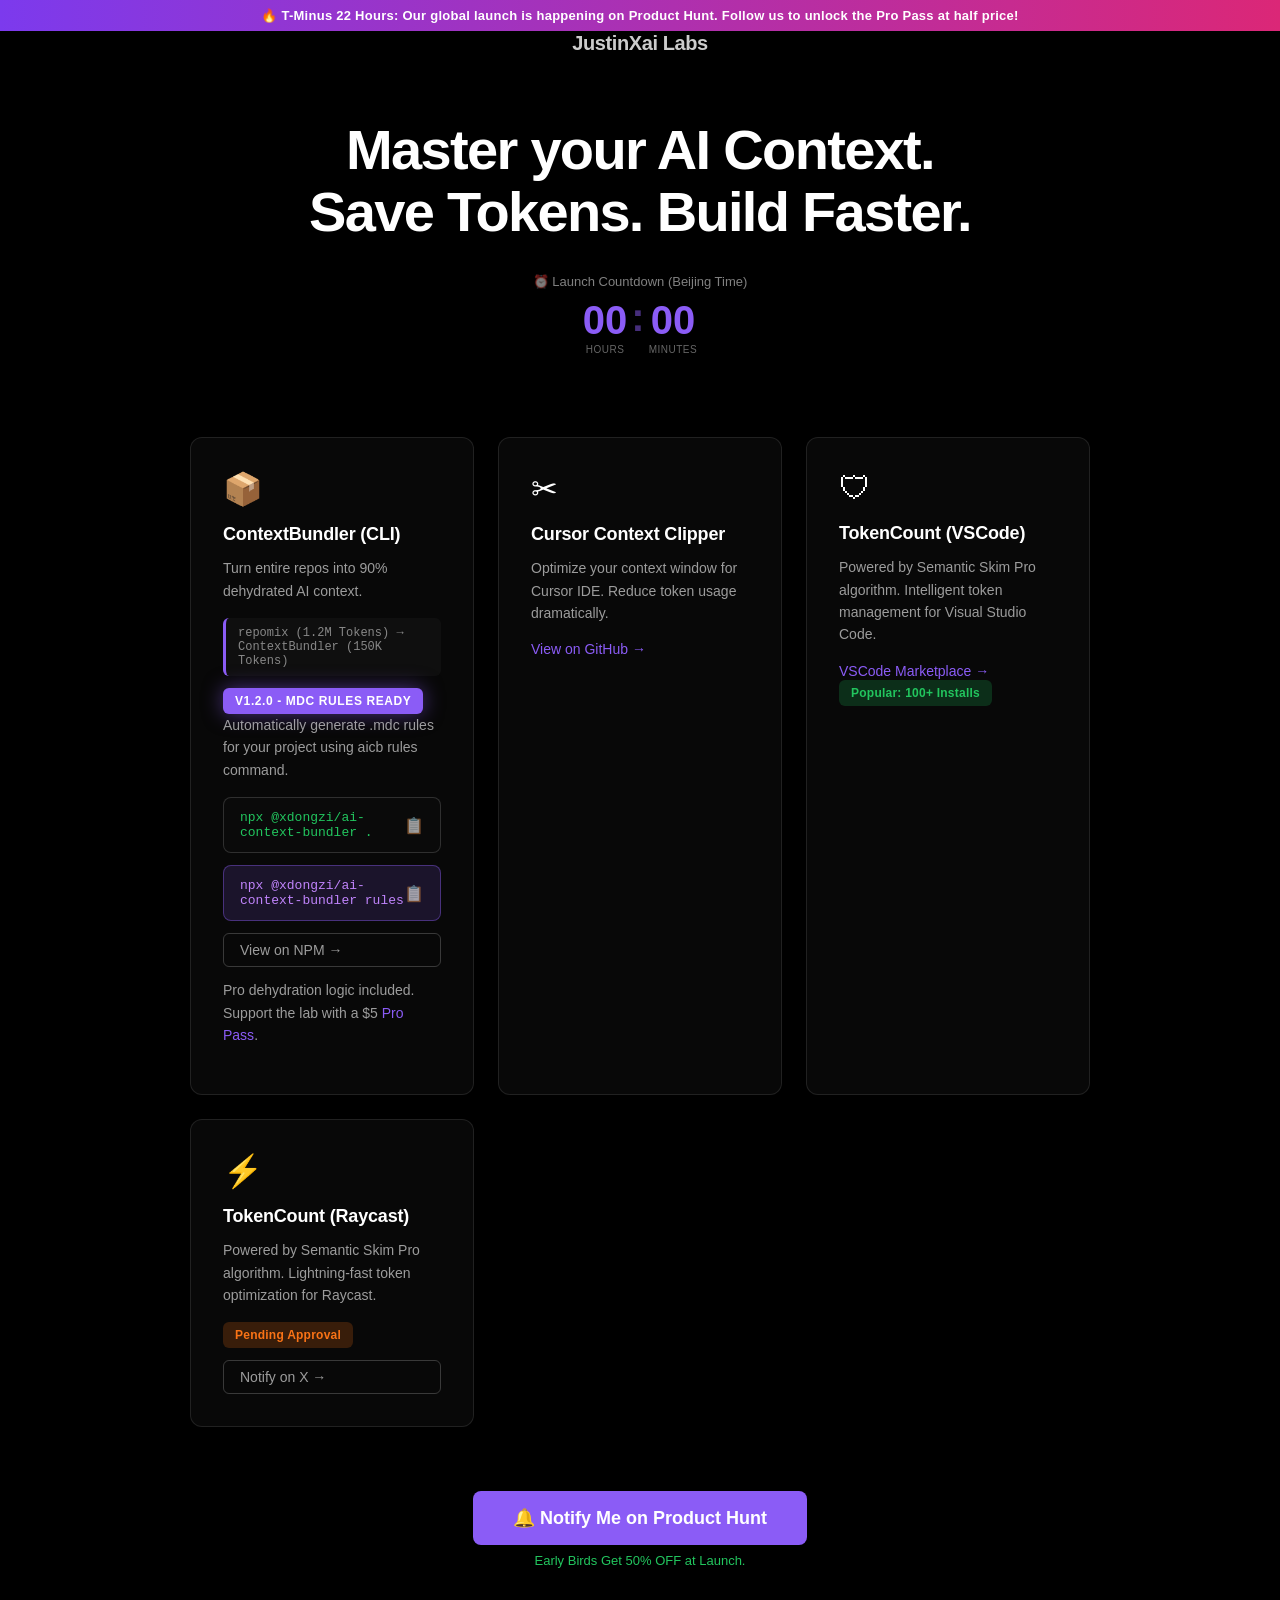
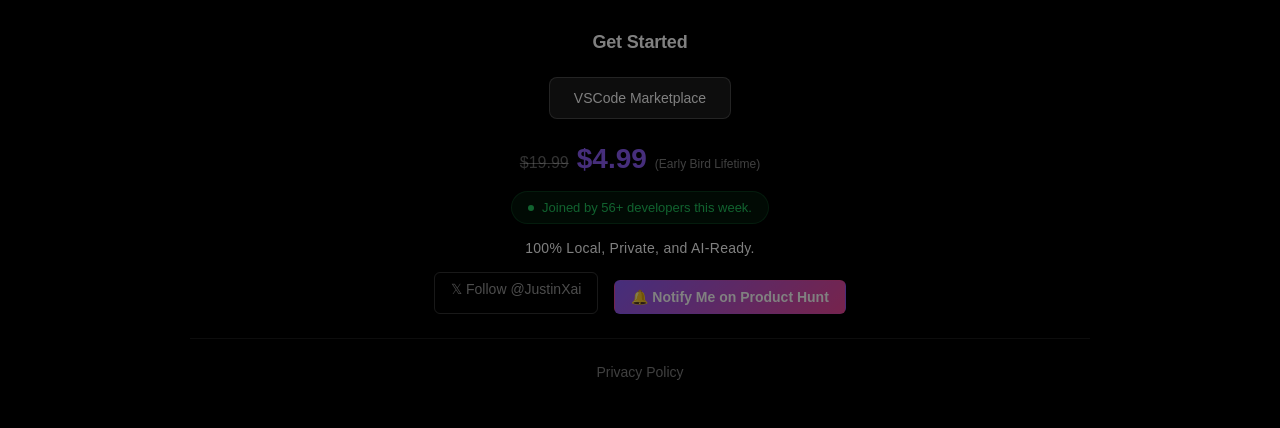
==== index.html @ 7dca4fe1 "Add countdown timer and notify CTA for Product Hunt launch Made-with: Cursor" ====
<!DOCTYPE html>
<html lang="en">
<head>
    <meta charset="UTF-8">
    <meta name="google-site-verification" content="DHUIckLnjD_6ySOb2vxJaMz7geF8TmjXa7ZTTPTz9XQ">
    <meta name="viewport" content="width=device-width, initial-scale=1.0">
    <meta name="description" content="TokenCount & ContextClipper: AI context optimization tools. Semantic Skim Pro reduces token usage by 50%+ for Cursor, VSCode, Claude. Free download.">
    <title>TokenCount - ContextClipper | AI Context Optimization & Token Management</title>
    <link rel="stylesheet" href="style.css">
</head>
<body>
    <div class="promo-banner promo-banner-launch">
        <a href="https://www.producthunt.com/products/tokencount-context-bundler" target="_blank">🔥 T-Minus 22 Hours: Our global launch is happening on Product Hunt. Follow us to unlock the Pro Pass at half price!</a>
    </div>
    <main class="container">
        <header class="logo">
            <span class="logo-text">JustinXai Labs</span>
        </header>

        <section class="hero">
            <h1>Master your AI Context.<br>Save Tokens. Build Faster.</h1>
            <div class="countdown-wrapper">
                <div class="countdown-label">⏰ Launch Countdown (Beijing Time)</div>
                <div class="countdown" id="countdown">
                    <div class="countdown-unit">
                        <span class="countdown-num" id="cd-hours">--</span>
                        <span class="countdown-text">Hours</span>
                    </div>
                    <div class="countdown-sep">:</div>
                    <div class="countdown-unit">
                        <span class="countdown-num" id="cd-mins">--</span>
                        <span class="countdown-text">Minutes</span>
                    </div>
                </div>
            </div>
        </section>

        <section class="products">
            <div class="product-card">
                <div class="product-icon">📦</div>
                <h2>ContextBundler (CLI)</h2>
                <p>Turn entire repos into 90% dehydrated AI context.</p>
                <div class="comparison-text">repomix (1.2M Tokens) → ContextBundler (150K Tokens)</div>
                <span class="badge badge-live">v1.2.0 - MDC Rules Ready</span>
                <p class="feature-text">Automatically generate .mdc rules for your project using aicb rules command.</p>
                <div class="copy-command" onclick="copyCommand(this)">
                    <code>npx @xdongzi/ai-context-bundler .</code>
                    <span class="copy-icon">📋</span>
                </div>
                <div class="copy-command copy-command-highlight" onclick="copyCommand(this)">
                    <code>npx @xdongzi/ai-context-bundler rules</code>
                    <span class="copy-icon">📋</span>
                </div>
                <a href="https://www.npmjs.com/package/@xdongzi/ai-context-bundler" target="_blank" class="product-link notify-link">View on NPM →</a>
                <p class="monetize-text">Pro dehydration logic included. Support the lab with a $5 <a href="https://xdzine.gumroad.com/l/justinxai-pro-pass" target="_blank">Pro Pass</a>.</p>
            </div>

            <div class="product-card">
                <div class="product-icon">✂</div>
                <h2>Cursor Context Clipper</h2>
                <p>Optimize your context window for Cursor IDE. Reduce token usage dramatically.</p>
                <a href="https://github.com/JustinXai/cursor-context-clipper" target="_blank" class="product-link">View on GitHub →</a>
            </div>

            <div class="product-card">
                <div class="product-icon">🛡</div>
                <h2>TokenCount (VSCode)</h2>
                <p>Powered by Semantic Skim Pro algorithm. Intelligent token management for Visual Studio Code.</p>
                <a href="https://marketplace.visualstudio.com/items?itemName=justinxai.token-guard" target="_blank" class="product-link">VSCode Marketplace →</a>
                <span class="badge badge-green">Popular: 100+ Installs</span>
            </div>

            <div class="product-card">
                <div class="product-icon">⚡</div>
                <h2>TokenCount (Raycast)</h2>
                <p>Powered by Semantic Skim Pro algorithm. Lightning-fast token optimization for Raycast.</p>
                <span class="badge badge-orange">Pending Approval</span>
                <a href="https://x.com/norike0718" target="_blank" class="product-link notify-link">Notify on X →</a>
            </div>
        </section>

        <section class="cta">
            <a href="https://www.producthunt.com/products/tokencount-context-bundler" target="_blank" class="btn-support">🔔 Notify Me on Product Hunt</a>
            <p class="cta-hint">Early Birds Get 50% OFF at Launch.</p>
        </section>

        <footer class="trust" id="downloads">
            <h3>Get Started</h3>
            <div class="download-links">
                <a href="https://marketplace.visualstudio.com/items?itemName=justinxai.token-guard" target="_blank" class="download-btn">VSCode Marketplace</a>
            </div>
            <div class="price-comparison">
                <span class="price-old">$19.99</span>
                <span class="price-new">$4.99</span>
                <span class="price-label">(Early Bird Lifetime)</span>
            </div>
            <div class="trust-ticker">
                <span class="ticker-dot"></span>
                Joined by 56+ developers this week.
            </div>
            <p class="trust-note">100% Local, Private, and AI-Ready.</p>
            <div class="social-links">
                <a href="https://x.com/norike0718" target="_blank" class="social-link">𝕏 Follow @JustinXai</a>
                <a href="https://www.producthunt.com/products/tokencount-context-bundler" target="_blank" class="support-link ph-link">🔔 Notify Me on Product Hunt</a>
            </div>
            <div class="footer-links">
                <a href="privacy.html" class="footer-link">Privacy Policy</a>
            </div>
        </footer>
    </main>
    <script>
        function copyCommand(el) {
            const code = el.querySelector('code');
            const command = code.textContent;
            navigator.clipboard.writeText(command).then(() => {
                el.classList.add('copied');
                el.querySelector('.copy-icon').textContent = '✓';
                setTimeout(() => {
                    el.classList.remove('copied');
                    el.querySelector('.copy-icon').textContent = '📋';
                }, 2000);
            });
        }
        (function initCountdown() {
            function updateCountdown() {
                const target = new Date('2026-04-21T15:01:00+08:00').getTime();
                const now = Date.now();
                const diff = target - now;
                if (diff <= 0) {
                    document.getElementById('cd-hours').textContent = '00';
                    document.getElementById('cd-mins').textContent = '00';
                    return;
                }
                const totalMins = Math.floor(diff / 60000);
                document.getElementById('cd-hours').textContent = String(Math.floor(totalMins / 60)).padStart(2, '0');
                document.getElementById('cd-mins').textContent = String(totalMins % 60).padStart(2, '0');
            }
            updateCountdown();
            setInterval(updateCountdown, 10000);
        })();
    </script>
</body>
</html>
---- style.css ----
html {
    scroll-behavior: smooth;
}

* {
    margin: 0;
    padding: 0;
    box-sizing: border-box;
}

body {
    background-color: #000;
    color: #fff;
    font-family: -apple-system, BlinkMacSystemFont, 'Segoe UI', Roboto, Oxygen, Ubuntu, Cantarell, sans-serif;
    min-height: 100vh;
    display: flex;
    justify-content: center;
    align-items: center;
    padding: 2rem;
}

.promo-banner {
    position: fixed;
    top: 0;
    left: 0;
    right: 0;
    background: #8b5cf6;
    color: #fff;
    text-align: center;
    font-size: 0.75rem;
    font-weight: 600;
    padding: 0.375rem;
    letter-spacing: 0.02em;
    z-index: 100;
}

.promo-banner-launch {
    background: linear-gradient(90deg, #7c3aed, #db2777, #7c3aed);
    background-size: 200% 100%;
    animation: banner-gradient 3s ease infinite;
    font-size: 0.8125rem;
    font-weight: 700;
    padding: 0.5rem;
}

.promo-banner-launch a {
    color: #fff;
    text-decoration: none;
}

.promo-banner-launch a:hover {
    text-decoration: underline;
}

@keyframes banner-gradient {
    0%, 100% { background-position: 0% 50%; }
    50% { background-position: 100% 50%; }
}

.container {
    max-width: 900px;
    width: 100%;
    text-align: center;
}

.logo {
    margin-bottom: 4rem;
}

.logo-text {
    font-size: 1.25rem;
    font-weight: 600;
    letter-spacing: -0.02em;
    opacity: 0.8;
}

.hero {
    margin-bottom: 5rem;
}

.countdown-wrapper {
    margin-top: 2rem;
}

.countdown-label {
    font-size: 0.8125rem;
    color: rgba(255, 255, 255, 0.5);
    margin-bottom: 0.5rem;
}

.countdown {
    display: flex;
    align-items: center;
    justify-content: center;
    gap: 0.25rem;
}

.countdown-unit {
    display: flex;
    flex-direction: column;
    align-items: center;
}

.countdown-num {
    font-size: 2.5rem;
    font-weight: 700;
    color: #8b5cf6;
    font-variant-numeric: tabular-nums;
    line-height: 1;
}

.countdown-text {
    font-size: 0.625rem;
    color: rgba(255, 255, 255, 0.4);
    text-transform: uppercase;
    letter-spacing: 0.05em;
    margin-top: 0.25rem;
}

.countdown-sep {
    font-size: 2.5rem;
    font-weight: 700;
    color: rgba(139, 92, 246, 0.5);
    line-height: 1;
    padding-bottom: 1.25rem;
}

.hero h1 {
    font-size: clamp(2rem, 5vw, 3.5rem);
    font-weight: 700;
    letter-spacing: -0.03em;
    line-height: 1.1;
}

.products {
    display: grid;
    grid-template-columns: repeat(auto-fit, minmax(250px, 1fr));
    gap: 1.5rem;
    margin-bottom: 4rem;
}

.product-card {
    background: rgba(255, 255, 255, 0.03);
    border: 1px solid rgba(255, 255, 255, 0.1);
    border-radius: 12px;
    padding: 2rem;
    text-align: left;
    transition: border-color 0.2s ease, background-color 0.2s ease;
}

.product-card:hover {
    border-color: rgba(139, 92, 246, 0.5);
    background: rgba(255, 255, 255, 0.05);
}

.product-icon {
    font-size: 2rem;
    margin-bottom: 1rem;
}

.product-card h2 {
    font-size: 1.125rem;
    font-weight: 600;
    margin-bottom: 0.75rem;
    letter-spacing: -0.01em;
}

.product-card p {
    font-size: 0.875rem;
    color: rgba(255, 255, 255, 0.6);
    line-height: 1.6;
    margin-bottom: 1rem;
}

.product-link {
    color: #8b5cf6;
    text-decoration: none;
    font-size: 0.875rem;
    font-weight: 500;
    transition: opacity 0.2s ease;
}

.product-link:hover {
    opacity: 0.8;
}

.badge {
    display: inline-block;
    background: rgba(139, 92, 246, 0.2);
    color: #8b5cf6;
    font-size: 0.75rem;
    font-weight: 600;
    padding: 0.375rem 0.75rem;
    border-radius: 6px;
    letter-spacing: 0.02em;
}

.badge-green {
    background: rgba(34, 197, 94, 0.2);
    color: #22c55e;
}

.cta {
    margin-bottom: 4rem;
}

.cta-hint {
    margin-top: 0.5rem;
    font-size: 0.8125rem;
    color: #22c55e;
    font-weight: 500;
}

.btn-support {
    display: inline-block;
    background: #8b5cf6;
    color: #fff;
    text-decoration: none;
    font-size: 1.125rem;
    font-weight: 600;
    padding: 1rem 2.5rem;
    border-radius: 8px;
    transition: transform 0.2s ease, box-shadow 0.2s ease;
}

.btn-support:hover {
    transform: translateY(-2px);
    box-shadow: 0 8px 30px rgba(139, 92, 246, 0.4);
}

.trust {
    opacity: 0.5;
}

.trust h3 {
    font-size: 1.125rem;
    font-weight: 600;
    margin-bottom: 1.5rem;
    letter-spacing: -0.01em;
}

.download-links {
    display: flex;
    gap: 1rem;
    justify-content: center;
    margin-bottom: 1.5rem;
    flex-wrap: wrap;
}

.download-btn {
    display: inline-block;
    background: rgba(255, 255, 255, 0.1);
    color: #fff;
    text-decoration: none;
    font-size: 0.875rem;
    font-weight: 500;
    padding: 0.75rem 1.5rem;
    border-radius: 8px;
    border: 1px solid rgba(255, 255, 255, 0.2);
    transition: all 0.2s ease;
}

.download-btn:hover {
    background: rgba(139, 92, 246, 0.3);
    border-color: rgba(139, 92, 246, 0.5);
}

.trust-note {
    font-size: 0.875rem;
    letter-spacing: 0.02em;
    margin-top: 1rem;
}

.price-comparison {
    display: flex;
    align-items: baseline;
    justify-content: center;
    gap: 0.5rem;
    margin-bottom: 1rem;
}

.price-old {
    font-size: 1rem;
    color: rgba(255, 255, 255, 0.4);
    text-decoration: line-through;
}

.price-new {
    font-size: 1.75rem;
    font-weight: 700;
    color: #8b5cf6;
}

.price-label {
    font-size: 0.75rem;
    color: rgba(255, 255, 255, 0.5);
}

.trust-ticker {
    display: flex;
    align-items: center;
    justify-content: center;
    gap: 0.5rem;
    font-size: 0.8125rem;
    color: #22c55e;
    margin-bottom: 0.5rem;
    padding: 0.5rem 1rem;
    background: rgba(34, 197, 94, 0.1);
    border: 1px solid rgba(34, 197, 94, 0.2);
    border-radius: 20px;
    width: fit-content;
    margin-left: auto;
    margin-right: auto;
    animation: ticker-pulse 3s ease-in-out infinite;
}

.ticker-dot {
    width: 6px;
    height: 6px;
    background: #22c55e;
    border-radius: 50%;
    animation: dot-blink 1.5s ease-in-out infinite;
}

@keyframes dot-blink {
    0%, 100% { opacity: 1; }
    50% { opacity: 0.3; }
}

@keyframes ticker-pulse {
    0%, 100% { box-shadow: 0 0 0 0 rgba(34, 197, 94, 0.3); }
    50% { box-shadow: 0 0 0 8px rgba(34, 197, 94, 0); }
}

.social-links {
    display: flex;
    gap: 1rem;
    justify-content: center;
    flex-wrap: wrap;
    margin-top: 1rem;
}

.social-link, .support-link {
    display: inline-block;
    color: rgba(255, 255, 255, 0.6);
    text-decoration: none;
    font-size: 0.875rem;
    font-weight: 500;
    padding: 0.5rem 1rem;
    border-radius: 6px;
    border: 1px solid rgba(255, 255, 255, 0.2);
    transition: all 0.2s ease;
}

.social-link:hover, .support-link:hover {
    color: #fff;
    border-color: rgba(255, 255, 255, 0.4);
    background: rgba(255, 255, 255, 0.05);
}

.support-link {
    margin-top: 0.5rem;
}

.ph-link {
    background: linear-gradient(135deg, #8b5cf6, #ec4899);
    border-color: transparent;
    color: #fff;
    font-weight: 600;
    animation: ph-pulse 2s ease-in-out infinite;
}

.ph-link:hover {
    background: linear-gradient(135deg, #7c3aed, #db2777);
    border-color: transparent;
    color: #fff;
    opacity: 1;
}

@keyframes ph-pulse {
    0%, 100% { box-shadow: 0 0 0 0 rgba(139, 92, 246, 0.4); }
    50% { box-shadow: 0 0 0 6px rgba(139, 92, 246, 0); }
}

.footer-links {
    margin-top: 1.5rem;
    padding-top: 1.5rem;
    border-top: 1px solid rgba(255, 255, 255, 0.1);
}

.footer-link {
    color: rgba(255, 255, 255, 0.5);
    text-decoration: none;
    font-size: 0.875rem;
    font-weight: 500;
    transition: color 0.2s ease;
}

.footer-link:hover {
    color: #8b5cf6;
}

.notify-link {
    display: block;
    margin-top: 0.75rem;
    color: rgba(255, 255, 255, 0.6);
    text-decoration: none;
    font-size: 0.875rem;
    font-weight: 500;
    padding: 0.5rem 1rem;
    border-radius: 6px;
    border: 1px solid rgba(255, 255, 255, 0.2);
    transition: all 0.2s ease;
}

.notify-link:hover {
    color: #fff;
    border-color: rgba(255, 255, 255, 0.4);
    background: rgba(255, 255, 255, 0.05);
}

.badge-orange {
    background: rgba(249, 115, 22, 0.2);
    color: #f97316;
}

.badge-purple {
    background: rgba(139, 92, 246, 0.2);
    color: #8b5cf6;
}

.comparison-text {
    font-size: 0.75rem;
    color: rgba(255, 255, 255, 0.5);
    font-family: 'SF Mono', 'Fira Code', 'Consolas', monospace;
    margin-bottom: 0.75rem;
    padding: 0.5rem 0.75rem;
    background: rgba(255, 255, 255, 0.03);
    border-radius: 6px;
    border-left: 3px solid #8b5cf6;
}

.badge-live {
    background: #8b5cf6;
    color: #fff;
    font-size: 0.75rem;
    font-weight: 700;
    padding: 0.375rem 0.75rem;
    border-radius: 6px;
    letter-spacing: 0.05em;
    text-transform: uppercase;
    box-shadow: 0 0 20px rgba(139, 92, 246, 0.5);
}

.copy-command {
    display: flex;
    align-items: center;
    justify-content: space-between;
    background: #0a0a0a;
    border: 1px solid rgba(255, 255, 255, 0.15);
    border-radius: 8px;
    padding: 0.75rem 1rem;
    margin: 0.75rem 0;
    cursor: pointer;
    transition: all 0.2s ease;
}

.copy-command:hover {
    border-color: rgba(139, 92, 246, 0.5);
    background: rgba(139, 92, 246, 0.1);
}

.copy-command code {
    font-family: 'SF Mono', 'Fira Code', 'Consolas', monospace;
    font-size: 0.8125rem;
    color: #22c55e;
}

.copy-icon {
    font-size: 1rem;
    opacity: 0.6;
    transition: opacity 0.2s ease;
}

.copy-command:hover .copy-icon {
    opacity: 1;
}

.copy-command.copied {
    border-color: #22c55e;
}

.copy-command.copied .copy-icon::after {
    content: '✓';
}

.feature-text {
    font-size: 0.8125rem;
    color: rgba(255, 255, 255, 0.7);
    margin-bottom: 0.75rem;
    line-height: 1.5;
}

.copy-command-highlight {
    background: rgba(139, 92, 246, 0.15);
    border-color: rgba(139, 92, 246, 0.4);
}

.copy-command-highlight:hover {
    background: rgba(139, 92, 246, 0.25);
    border-color: #8b5cf6;
}

.copy-command-highlight code {
    color: #c084fc;
}

.monetize-text {
    font-size: 0.8125rem;
    color: rgba(255, 255, 255, 0.5);
    margin-top: 0.75rem;
    line-height: 1.5;
}

.monetize-text a {
    color: #8b5cf6;
    text-decoration: none;
    font-weight: 500;
}

.monetize-text a:hover {
    text-decoration: underline;
}

@media (max-width: 600px) {
    body {
        padding: 1.5rem;
    }

    .logo {
        margin-bottom: 3rem;
    }

    .hero {
        margin-bottom: 3rem;
    }

    .products {
        gap: 1rem;
    }

    .product-card {
        padding: 1.5rem;
    }

    .cta {
        margin-bottom: 3rem;
    }

    .btn-support {
        width: 100%;
        font-size: 1rem;
    }
}
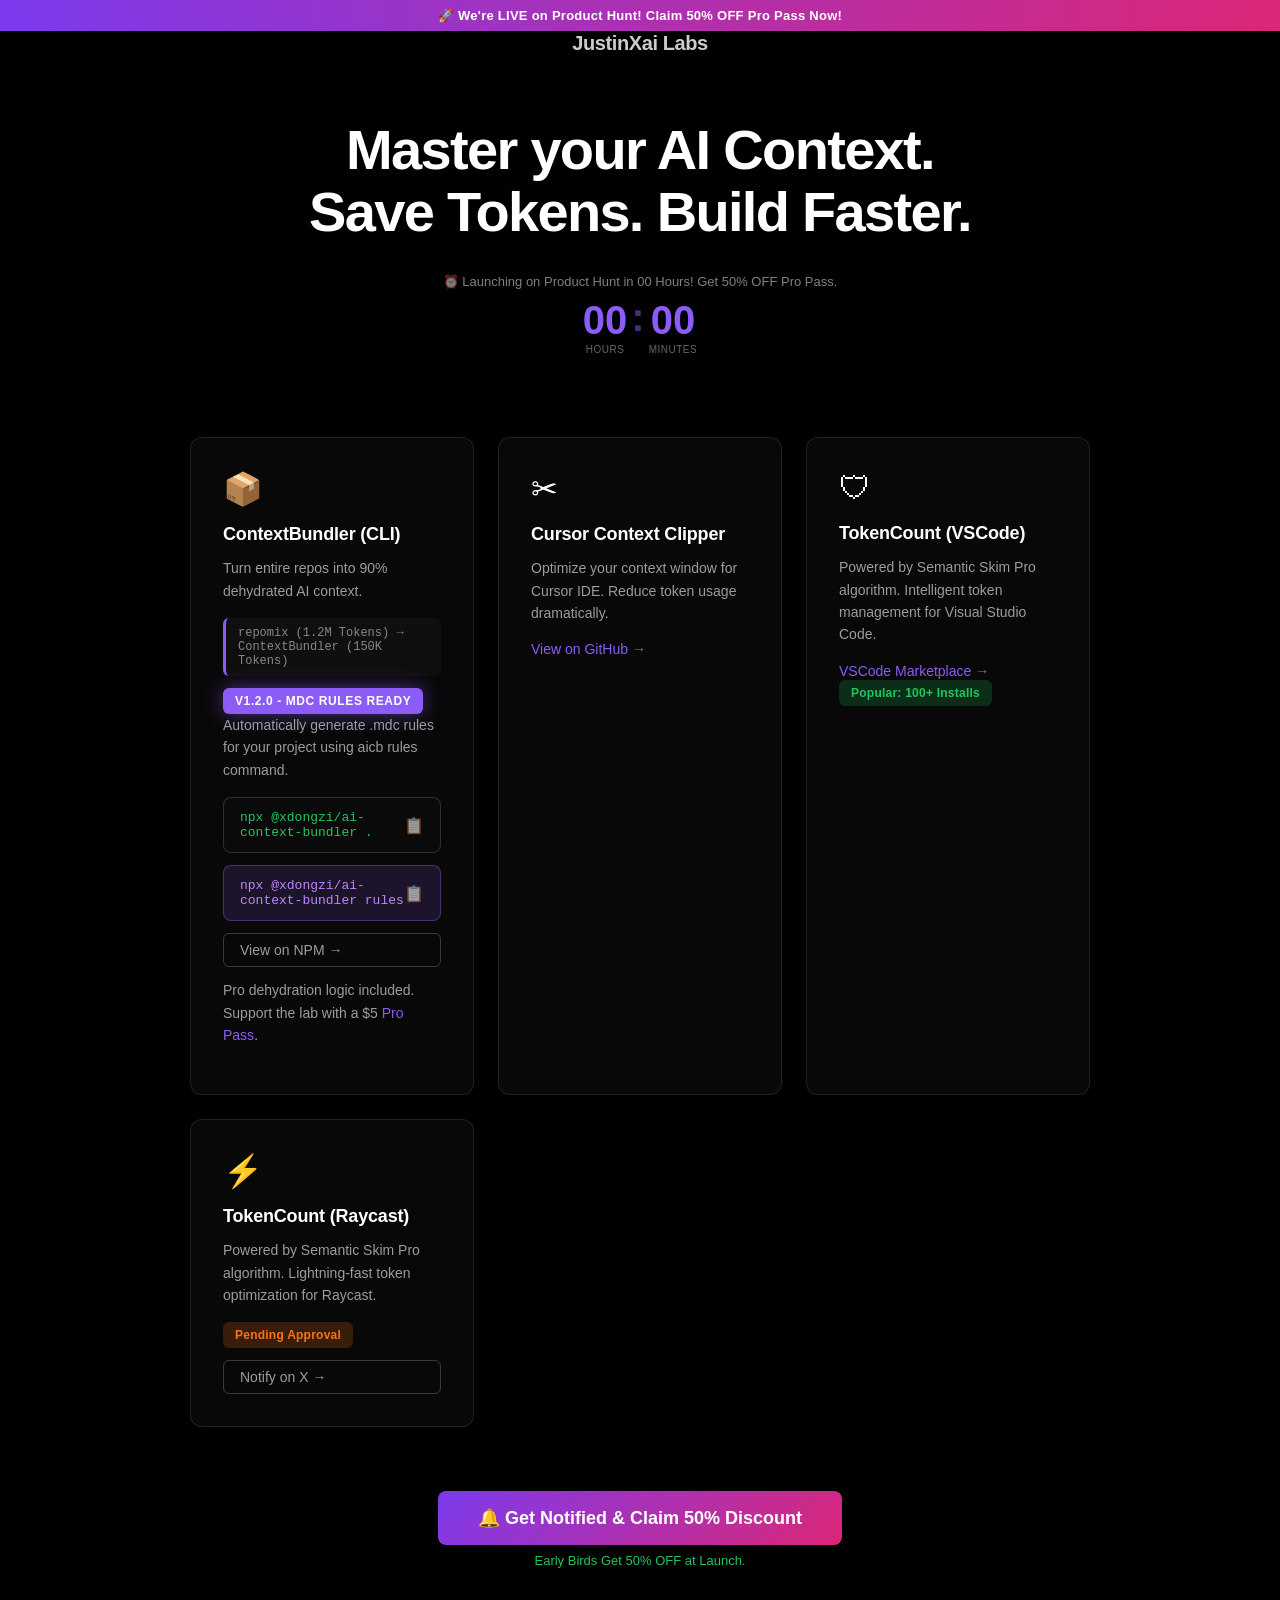
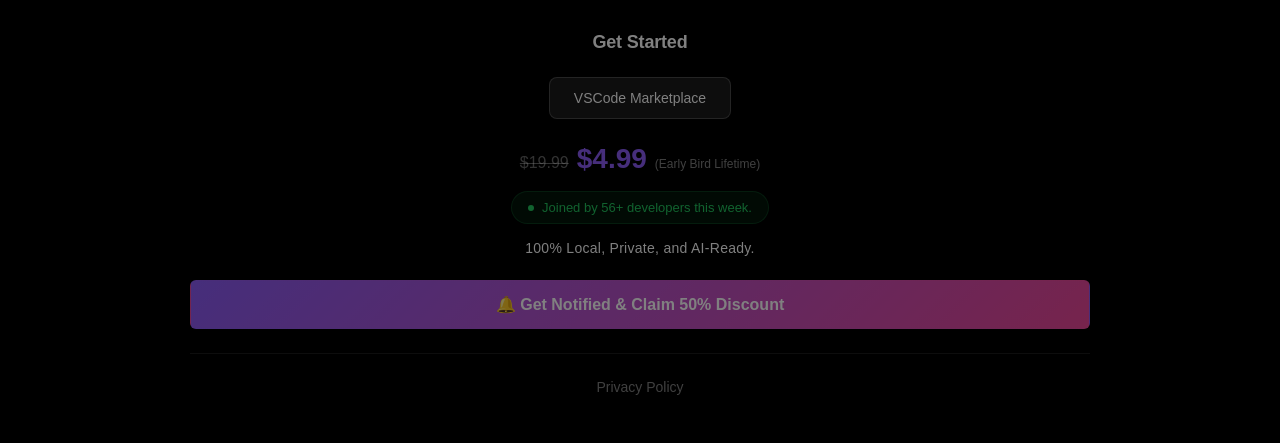
==== commit c7da4e61: "决战模式：醒目倒计时横幅 + 50% OFF CTA按钮 Made-with: Cursor" ====
--- a/index.html
+++ b/index.html
@@ -10,7 +10,7 @@
 </head>
 <body>
     <div class="promo-banner promo-banner-launch">
-        <a href="https://www.producthunt.com/products/tokencount-context-bundler" target="_blank">🔥 T-Minus 22 Hours: Our global launch is happening on Product Hunt. Follow us to unlock the Pro Pass at half price!</a>
+        <a href="https://www.producthunt.com/products/tokencount-context-bundler" target="_blank" id="banner-countdown">🚀 Launching on Product Hunt in -- Hours! Get 50% OFF Pro Pass.</a>
     </div>
     <main class="container">
         <header class="logo">
@@ -20,7 +20,7 @@
         <section class="hero">
             <h1>Master your AI Context.<br>Save Tokens. Build Faster.</h1>
             <div class="countdown-wrapper">
-                <div class="countdown-label">⏰ Launch Countdown (Beijing Time)</div>
+                <div class="countdown-label">⏰ Launching on Product Hunt in <span id="cd-label-hours">--</span> Hours! Get 50% OFF Pro Pass.</div>
                 <div class="countdown" id="countdown">
                     <div class="countdown-unit">
                         <span class="countdown-num" id="cd-hours">--</span>
@@ -80,7 +80,7 @@
         </section>
 
         <section class="cta">
-            <a href="https://www.producthunt.com/products/tokencount-context-bundler" target="_blank" class="btn-support">🔔 Notify Me on Product Hunt</a>
+            <a href="https://www.producthunt.com/products/tokencount-context-bundler" target="_blank" class="btn-support btn-urgent">🔔 Get Notified & Claim 50% Discount</a>
             <p class="cta-hint">Early Birds Get 50% OFF at Launch.</p>
         </section>
 
@@ -100,8 +100,7 @@
             </div>
             <p class="trust-note">100% Local, Private, and AI-Ready.</p>
             <div class="social-links">
-                <a href="https://x.com/norike0718" target="_blank" class="social-link">𝕏 Follow @JustinXai</a>
-                <a href="https://www.producthunt.com/products/tokencount-context-bundler" target="_blank" class="support-link ph-link">🔔 Notify Me on Product Hunt</a>
+                <a href="https://www.producthunt.com/products/tokencount-context-bundler" target="_blank" class="support-link ph-link ph-link-full">🔔 Get Notified & Claim 50% Discount</a>
             </div>
             <div class="footer-links">
                 <a href="privacy.html" class="footer-link">Privacy Policy</a>
@@ -129,11 +128,17 @@
                 if (diff <= 0) {
                     document.getElementById('cd-hours').textContent = '00';
                     document.getElementById('cd-mins').textContent = '00';
+                    document.getElementById('cd-label-hours').textContent = '00';
+                    document.getElementById('banner-countdown').textContent = '🚀 We\'re LIVE on Product Hunt! Claim 50% OFF Pro Pass Now!';
                     return;
                 }
                 const totalMins = Math.floor(diff / 60000);
-                document.getElementById('cd-hours').textContent = String(Math.floor(totalMins / 60)).padStart(2, '0');
-                document.getElementById('cd-mins').textContent = String(totalMins % 60).padStart(2, '0');
+                const h = String(Math.floor(totalMins / 60)).padStart(2, '0');
+                const m = String(totalMins % 60).padStart(2, '0');
+                document.getElementById('cd-hours').textContent = h;
+                document.getElementById('cd-mins').textContent = m;
+                document.getElementById('cd-label-hours').textContent = h;
+                document.getElementById('banner-countdown').textContent = '🚀 Launching on Product Hunt in ' + h + ' Hours! Get 50% OFF Pro Pass.';
             }
             updateCountdown();
             setInterval(updateCountdown, 10000);
--- a/style.css
+++ b/style.css
@@ -221,6 +221,21 @@
     padding: 1rem 2.5rem;
     border-radius: 8px;
     transition: transform 0.2s ease, box-shadow 0.2s ease;
+}
+
+.btn-urgent {
+    background: linear-gradient(135deg, #7c3aed, #db2777);
+    animation: urgent-pulse 1.5s ease-in-out infinite;
+}
+
+.btn-urgent:hover {
+    transform: translateY(-2px) scale(1.02);
+    box-shadow: 0 8px 40px rgba(236, 72, 153, 0.5);
+}
+
+@keyframes urgent-pulse {
+    0%, 100% { box-shadow: 0 0 0 0 rgba(236, 72, 153, 0.5); }
+    50% { box-shadow: 0 0 0 12px rgba(236, 72, 153, 0); }
 }
 
 .btn-support:hover {
@@ -370,6 +385,14 @@
     animation: ph-pulse 2s ease-in-out infinite;
 }
 
+.ph-link-full {
+    display: inline-block;
+    width: 100%;
+    text-align: center;
+    padding: 0.875rem 2rem;
+    font-size: 1rem;
+}
+
 .ph-link:hover {
     background: linear-gradient(135deg, #7c3aed, #db2777);
     border-color: transparent;
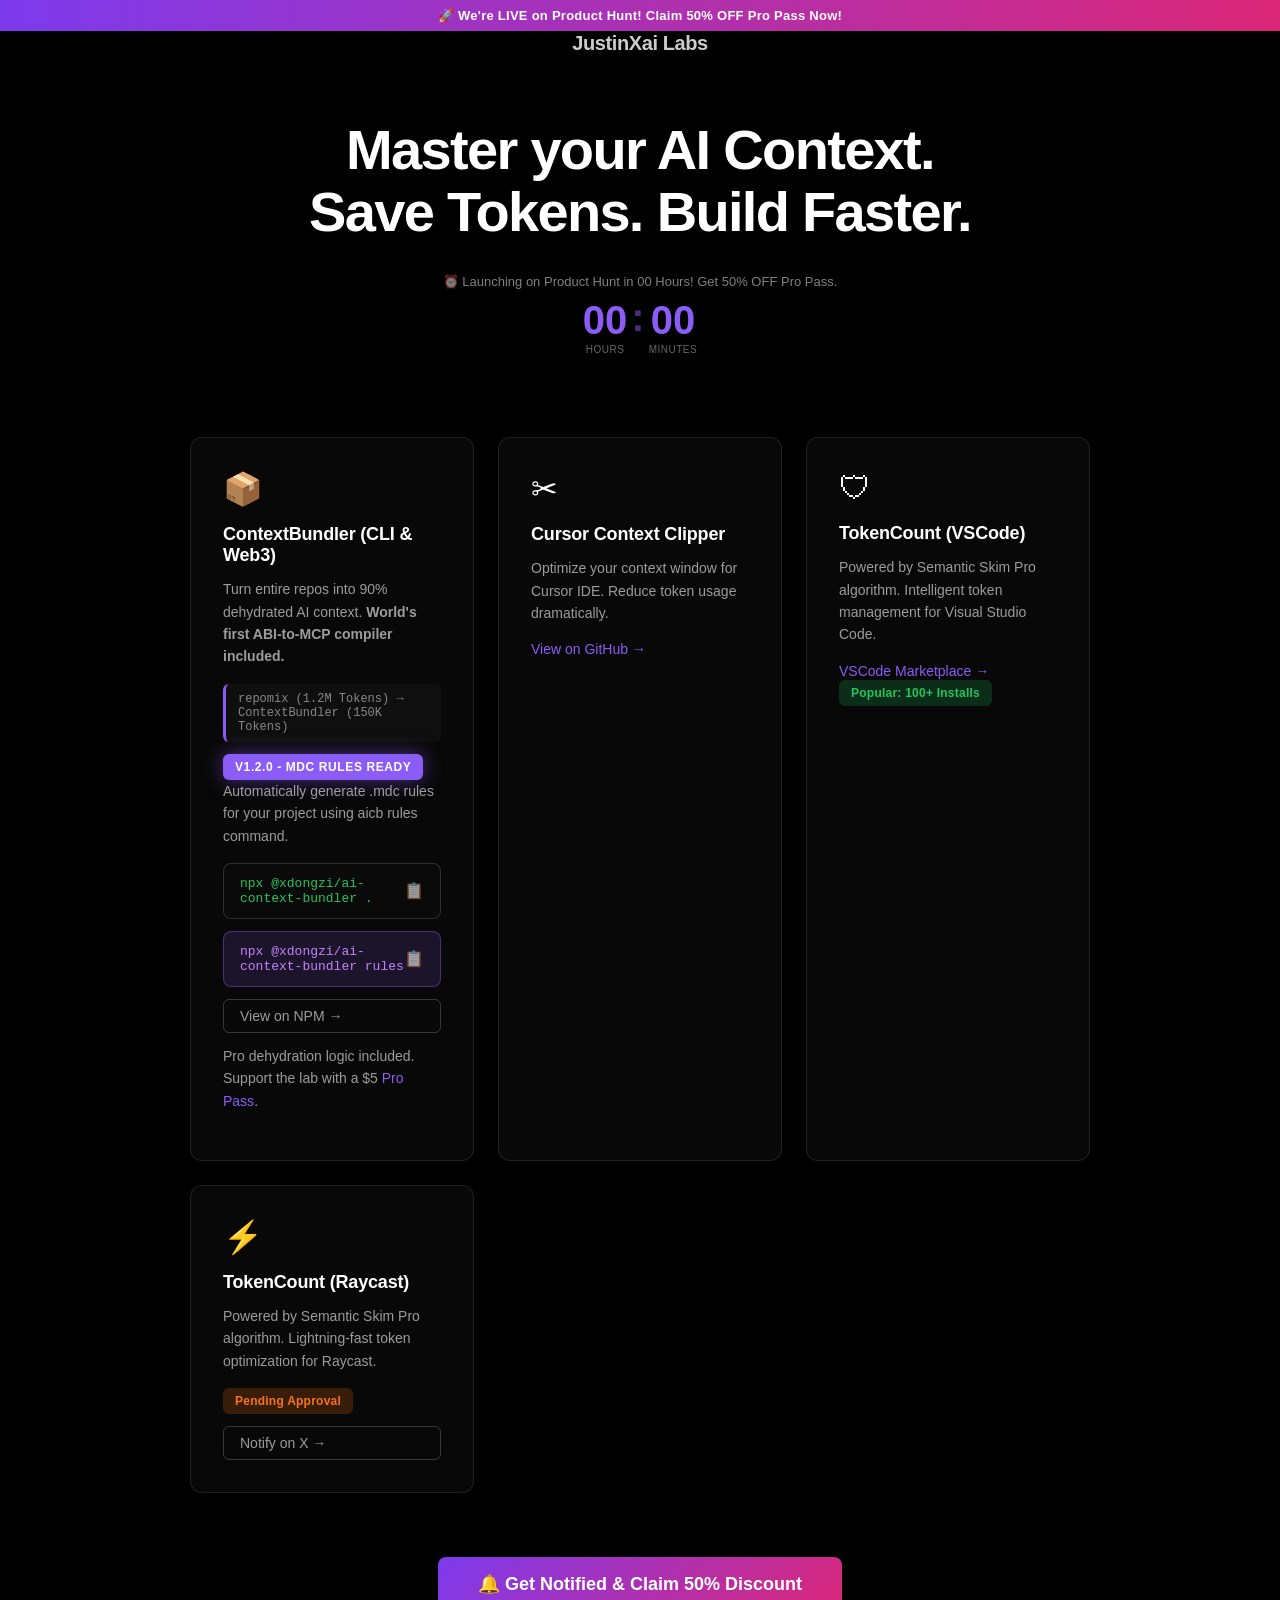
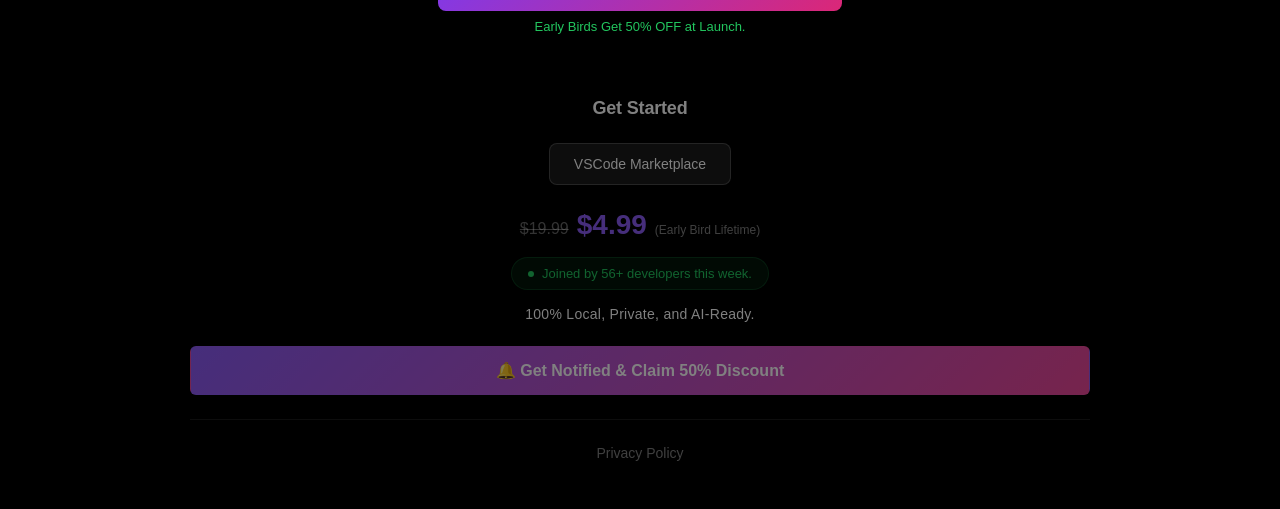
==== commit d97b76d2: "Web3 branding: ContextBundler CLI & Web3 + ABI-to-MCP bold claim Made-with: Cursor" ====
--- a/index.html
+++ b/index.html
@@ -38,8 +38,8 @@
         <section class="products">
             <div class="product-card">
                 <div class="product-icon">📦</div>
-                <h2>ContextBundler (CLI)</h2>
-                <p>Turn entire repos into 90% dehydrated AI context.</p>
+                <h2>ContextBundler (CLI & Web3)</h2>
+                <p>Turn entire repos into 90% dehydrated AI context. <strong>World's first ABI-to-MCP compiler included.</strong></p>
                 <div class="comparison-text">repomix (1.2M Tokens) → ContextBundler (150K Tokens)</div>
                 <span class="badge badge-live">v1.2.0 - MDC Rules Ready</span>
                 <p class="feature-text">Automatically generate .mdc rules for your project using aicb rules command.</p>
@@ -121,6 +121,9 @@
             });
         }
         (function initCountdown() {
+            // Pre-launch: same product page URL; Product Hunt auto-shows "Upcoming / Get notified" state.
+            // Post-launch: same URL; Product Hunt auto-shows upvote + comments.
+            // No separate URL needed — the page transitions automatically.
             function updateCountdown() {
                 const target = new Date('2026-04-21T15:01:00+08:00').getTime();
                 const now = Date.now();
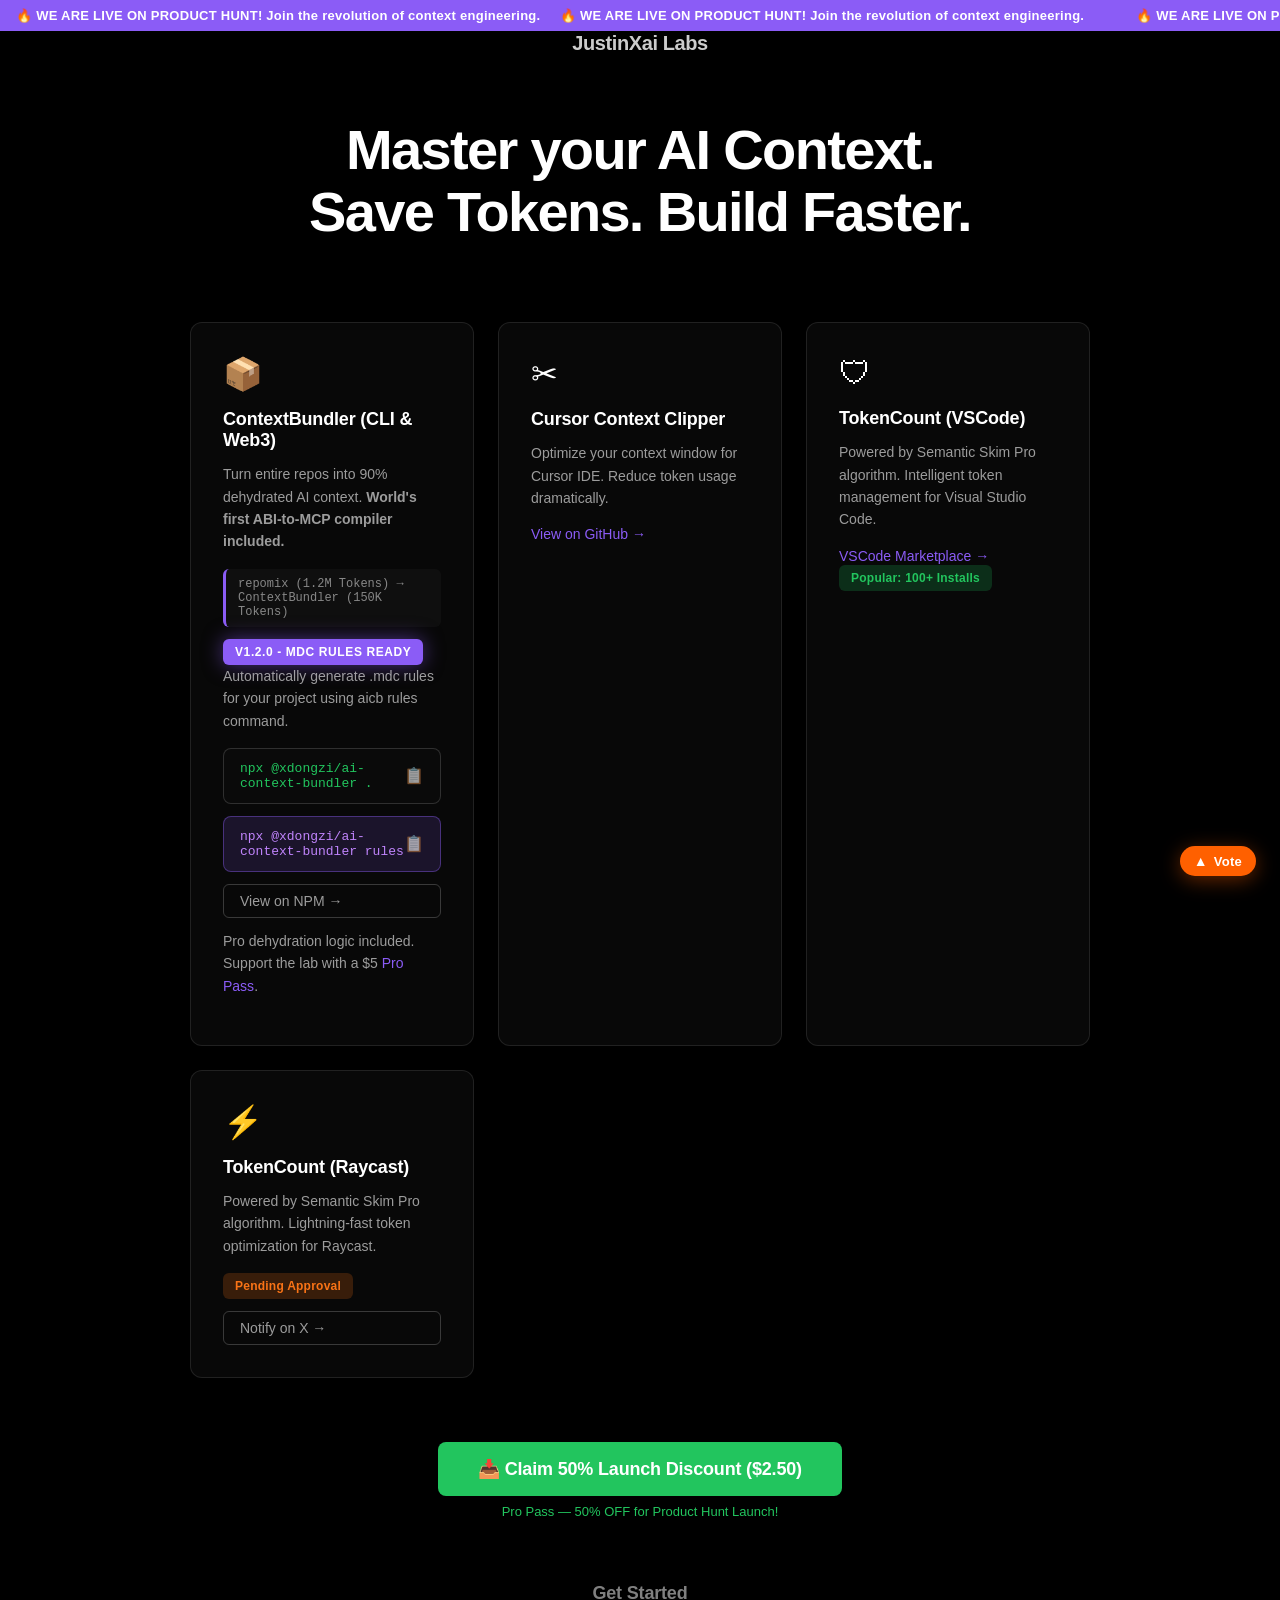
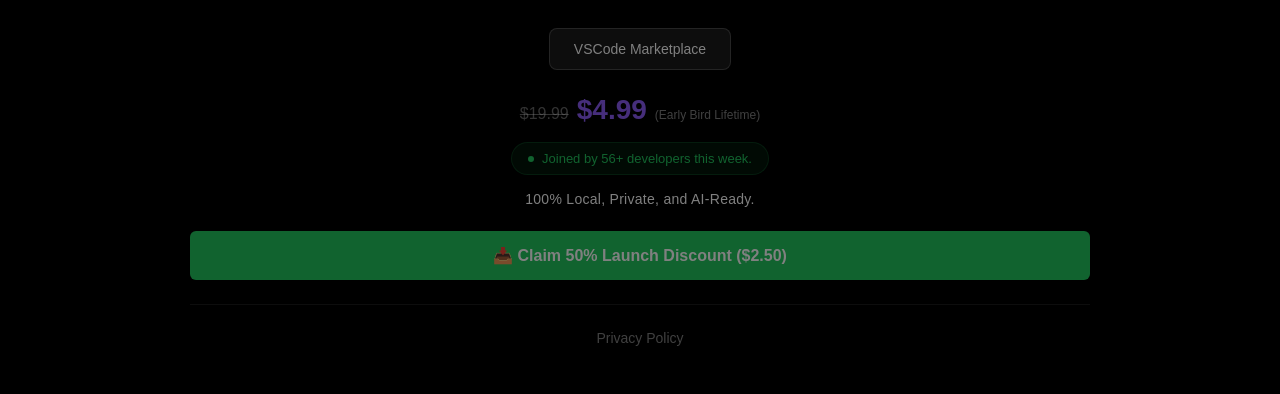
==== commit cd5c35d3: "feat: PH launch — live mode with green CTAs, marquee banner, vote badge, and Gumroad discount" ====
--- a/index.html
+++ b/index.html
@@ -9,8 +9,15 @@
     <link rel="stylesheet" href="style.css">
 </head>
 <body>
-    <div class="promo-banner promo-banner-launch">
-        <a href="https://www.producthunt.com/products/tokencount-context-bundler" target="_blank" id="banner-countdown">🚀 Launching on Product Hunt in -- Hours! Get 50% OFF Pro Pass.</a>
+    <div class="ph-live-banner">
+        <div class="marquee-wrapper">
+            <span class="marquee-content">
+                🔥 WE ARE LIVE ON PRODUCT HUNT! Join the revolution of context engineering. &nbsp;&nbsp;&nbsp;&nbsp;🔥 WE ARE LIVE ON PRODUCT HUNT! Join the revolution of context engineering. &nbsp;&nbsp;&nbsp;&nbsp;
+            </span>
+            <span class="marquee-content" aria-hidden="true">
+                🔥 WE ARE LIVE ON PRODUCT HUNT! Join the revolution of context engineering. &nbsp;&nbsp;&nbsp;&nbsp;🔥 WE ARE LIVE ON PRODUCT HUNT! Join the revolution of context engineering. &nbsp;&nbsp;&nbsp;&nbsp;
+            </span>
+        </div>
     </div>
     <main class="container">
         <header class="logo">
@@ -19,20 +26,6 @@
 
         <section class="hero">
             <h1>Master your AI Context.<br>Save Tokens. Build Faster.</h1>
-            <div class="countdown-wrapper">
-                <div class="countdown-label">⏰ Launching on Product Hunt in <span id="cd-label-hours">--</span> Hours! Get 50% OFF Pro Pass.</div>
-                <div class="countdown" id="countdown">
-                    <div class="countdown-unit">
-                        <span class="countdown-num" id="cd-hours">--</span>
-                        <span class="countdown-text">Hours</span>
-                    </div>
-                    <div class="countdown-sep">:</div>
-                    <div class="countdown-unit">
-                        <span class="countdown-num" id="cd-mins">--</span>
-                        <span class="countdown-text">Minutes</span>
-                    </div>
-                </div>
-            </div>
         </section>
 
         <section class="products">
@@ -52,7 +45,7 @@
                     <span class="copy-icon">📋</span>
                 </div>
                 <a href="https://www.npmjs.com/package/@xdongzi/ai-context-bundler" target="_blank" class="product-link notify-link">View on NPM →</a>
-                <p class="monetize-text">Pro dehydration logic included. Support the lab with a $5 <a href="https://xdzine.gumroad.com/l/justinxai-pro-pass" target="_blank">Pro Pass</a>.</p>
+                <p class="monetize-text">Pro dehydration logic included. Support the lab with a $5 <a href="https://xdzine.gumroad.com/l/justinxai-pro-pass/PH50SKELETON" target="_blank">Pro Pass</a>.</p>
             </div>
 
             <div class="product-card">
@@ -80,8 +73,8 @@
         </section>
 
         <section class="cta">
-            <a href="https://www.producthunt.com/products/tokencount-context-bundler" target="_blank" class="btn-support btn-urgent">🔔 Get Notified & Claim 50% Discount</a>
-            <p class="cta-hint">Early Birds Get 50% OFF at Launch.</p>
+            <a href="https://xdzine.gumroad.com/l/justinxai-pro-pass/PH50SKELETON" target="_blank" class="btn-support btn-urgent">📥 Claim 50% Launch Discount ($2.50)</a>
+            <p class="cta-hint">Pro Pass — 50% OFF for Product Hunt Launch!</p>
         </section>
 
         <footer class="trust" id="downloads">
@@ -100,7 +93,7 @@
             </div>
             <p class="trust-note">100% Local, Private, and AI-Ready.</p>
             <div class="social-links">
-                <a href="https://www.producthunt.com/products/tokencount-context-bundler" target="_blank" class="support-link ph-link ph-link-full">🔔 Get Notified & Claim 50% Discount</a>
+                <a href="https://xdzine.gumroad.com/l/justinxai-pro-pass/PH50SKELETON" target="_blank" class="support-link ph-link ph-link-full">📥 Claim 50% Launch Discount ($2.50)</a>
             </div>
             <div class="footer-links">
                 <a href="privacy.html" class="footer-link">Privacy Policy</a>
@@ -120,32 +113,10 @@
                 }, 2000);
             });
         }
-        (function initCountdown() {
-            // Pre-launch: same product page URL; Product Hunt auto-shows "Upcoming / Get notified" state.
-            // Post-launch: same URL; Product Hunt auto-shows upvote + comments.
-            // No separate URL needed — the page transitions automatically.
-            function updateCountdown() {
-                const target = new Date('2026-04-21T15:01:00+08:00').getTime();
-                const now = Date.now();
-                const diff = target - now;
-                if (diff <= 0) {
-                    document.getElementById('cd-hours').textContent = '00';
-                    document.getElementById('cd-mins').textContent = '00';
-                    document.getElementById('cd-label-hours').textContent = '00';
-                    document.getElementById('banner-countdown').textContent = '🚀 We\'re LIVE on Product Hunt! Claim 50% OFF Pro Pass Now!';
-                    return;
-                }
-                const totalMins = Math.floor(diff / 60000);
-                const h = String(Math.floor(totalMins / 60)).padStart(2, '0');
-                const m = String(totalMins % 60).padStart(2, '0');
-                document.getElementById('cd-hours').textContent = h;
-                document.getElementById('cd-mins').textContent = m;
-                document.getElementById('cd-label-hours').textContent = h;
-                document.getElementById('banner-countdown').textContent = '🚀 Launching on Product Hunt in ' + h + ' Hours! Get 50% OFF Pro Pass.';
-            }
-            updateCountdown();
-            setInterval(updateCountdown, 10000);
-        })();
     </script>
+    <a href="https://www.producthunt.com/posts/tokencount-context-bundler" target="_blank" class="ph-badge" title="Vote for us on Product Hunt!">
+        <span class="ph-badge-icon">▲</span>
+        <span class="ph-badge-text">Vote</span>
+    </a>
 </body>
 </html>
--- a/style.css
+++ b/style.css
@@ -19,42 +19,37 @@
     padding: 2rem;
 }
 
-.promo-banner {
+.ph-live-banner {
     position: fixed;
     top: 0;
     left: 0;
     right: 0;
     background: #8b5cf6;
-    color: #fff;
-    text-align: center;
-    font-size: 0.75rem;
-    font-weight: 600;
-    padding: 0.375rem;
+    overflow: hidden;
+    white-space: nowrap;
+    z-index: 100;
+    padding: 0;
+}
+
+.marquee-wrapper {
+    display: flex;
+    width: max-content;
+    animation: marquee-scroll 20s linear infinite;
+}
+
+.marquee-content {
+    display: inline-block;
+    padding: 0.5rem 1rem;
+    color: #fff;
+    font-size: 0.8125rem;
+    font-weight: 700;
     letter-spacing: 0.02em;
-    z-index: 100;
-}
-
-.promo-banner-launch {
-    background: linear-gradient(90deg, #7c3aed, #db2777, #7c3aed);
-    background-size: 200% 100%;
-    animation: banner-gradient 3s ease infinite;
-    font-size: 0.8125rem;
-    font-weight: 700;
-    padding: 0.5rem;
-}
-
-.promo-banner-launch a {
-    color: #fff;
-    text-decoration: none;
-}
-
-.promo-banner-launch a:hover {
-    text-decoration: underline;
-}
-
-@keyframes banner-gradient {
-    0%, 100% { background-position: 0% 50%; }
-    50% { background-position: 100% 50%; }
+    will-change: transform;
+}
+
+@keyframes marquee-scroll {
+    0%   { transform: translateX(0); }
+    100% { transform: translateX(-50%); }
 }
 
 .container {
@@ -213,34 +208,37 @@
 
 .btn-support {
     display: inline-block;
-    background: #8b5cf6;
+    background: #22c55e;
     color: #fff;
     text-decoration: none;
     font-size: 1.125rem;
-    font-weight: 600;
+    font-weight: 700;
     padding: 1rem 2.5rem;
     border-radius: 8px;
     transition: transform 0.2s ease, box-shadow 0.2s ease;
+    letter-spacing: -0.01em;
 }
 
 .btn-urgent {
-    background: linear-gradient(135deg, #7c3aed, #db2777);
+    background: #22c55e;
     animation: urgent-pulse 1.5s ease-in-out infinite;
 }
 
 .btn-urgent:hover {
     transform: translateY(-2px) scale(1.02);
-    box-shadow: 0 8px 40px rgba(236, 72, 153, 0.5);
+    box-shadow: 0 8px 40px rgba(34, 197, 94, 0.5);
+    background: #16a34a;
 }
 
 @keyframes urgent-pulse {
-    0%, 100% { box-shadow: 0 0 0 0 rgba(236, 72, 153, 0.5); }
-    50% { box-shadow: 0 0 0 12px rgba(236, 72, 153, 0); }
+    0%, 100% { box-shadow: 0 0 0 0 rgba(34, 197, 94, 0.5); }
+    50% { box-shadow: 0 0 0 12px rgba(34, 197, 94, 0); }
 }
 
 .btn-support:hover {
     transform: translateY(-2px);
-    box-shadow: 0 8px 30px rgba(139, 92, 246, 0.4);
+    box-shadow: 0 8px 30px rgba(34, 197, 94, 0.4);
+    background: #16a34a;
 }
 
 .trust {
@@ -378,10 +376,10 @@
 }
 
 .ph-link {
-    background: linear-gradient(135deg, #8b5cf6, #ec4899);
+    background: #22c55e;
     border-color: transparent;
     color: #fff;
-    font-weight: 600;
+    font-weight: 700;
     animation: ph-pulse 2s ease-in-out infinite;
 }
 
@@ -394,15 +392,15 @@
 }
 
 .ph-link:hover {
-    background: linear-gradient(135deg, #7c3aed, #db2777);
+    background: #16a34a;
     border-color: transparent;
     color: #fff;
     opacity: 1;
 }
 
 @keyframes ph-pulse {
-    0%, 100% { box-shadow: 0 0 0 0 rgba(139, 92, 246, 0.4); }
-    50% { box-shadow: 0 0 0 6px rgba(139, 92, 246, 0); }
+    0%, 100% { box-shadow: 0 0 0 0 rgba(34, 197, 94, 0.4); }
+    50% { box-shadow: 0 0 0 6px rgba(34, 197, 94, 0); }
 }
 
 .footer-links {
@@ -555,6 +553,47 @@
     text-decoration: underline;
 }
 
+.ph-badge {
+    position: fixed;
+    bottom: 1.5rem;
+    right: 1.5rem;
+    display: flex;
+    align-items: center;
+    gap: 0.375rem;
+    background: #ff6000;
+    color: #fff;
+    text-decoration: none;
+    font-size: 0.8125rem;
+    font-weight: 700;
+    padding: 0.5rem 0.875rem;
+    border-radius: 24px;
+    box-shadow: 0 4px 20px rgba(255, 96, 0, 0.4);
+    z-index: 100;
+    animation: badge-bounce 2s ease-in-out infinite;
+    letter-spacing: 0.02em;
+    transition: transform 0.2s ease, box-shadow 0.2s ease;
+}
+
+.ph-badge:hover {
+    transform: scale(1.08);
+    box-shadow: 0 6px 28px rgba(255, 96, 0, 0.55);
+    text-decoration: none;
+}
+
+.ph-badge-icon {
+    font-size: 0.875rem;
+    line-height: 1;
+}
+
+.ph-badge-text {
+    line-height: 1;
+}
+
+@keyframes badge-bounce {
+    0%, 100% { transform: translateY(0); }
+    50% { transform: translateY(-3px); }
+}
+
 @media (max-width: 600px) {
     body {
         padding: 1.5rem;
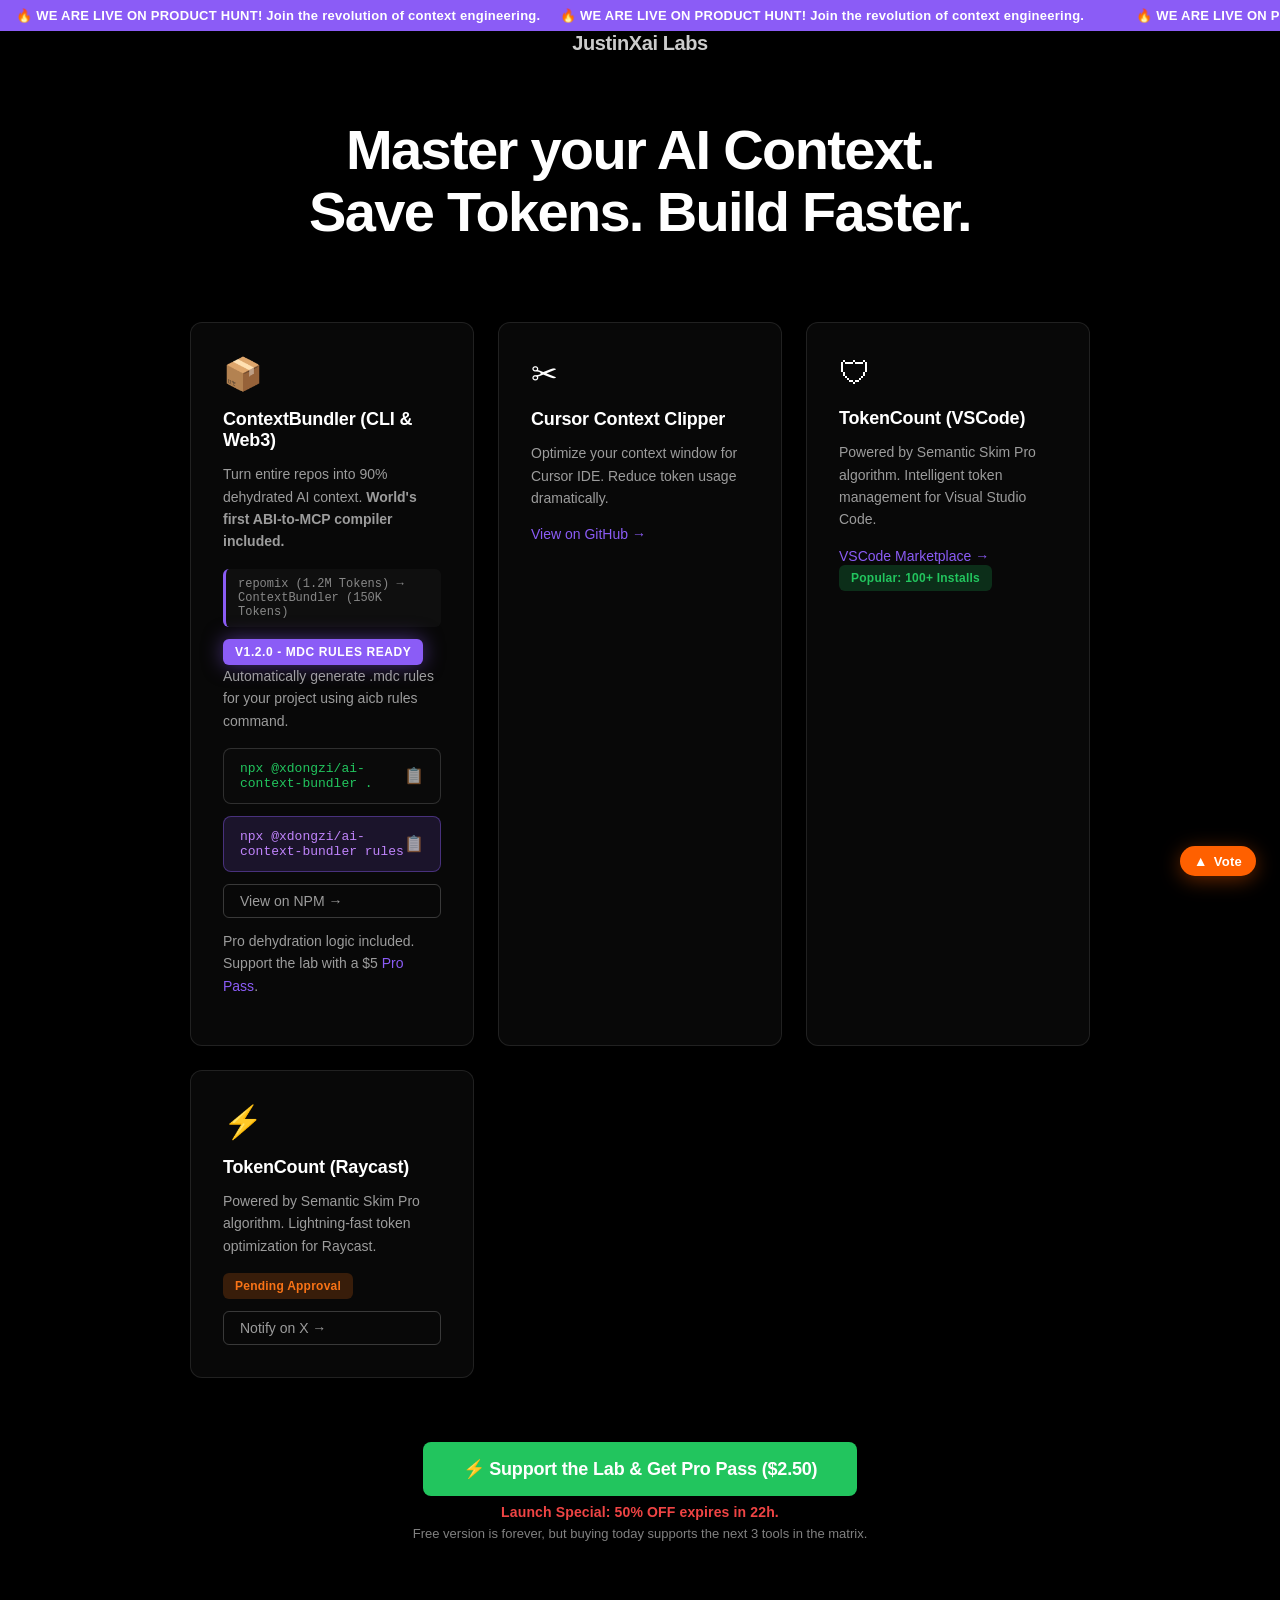
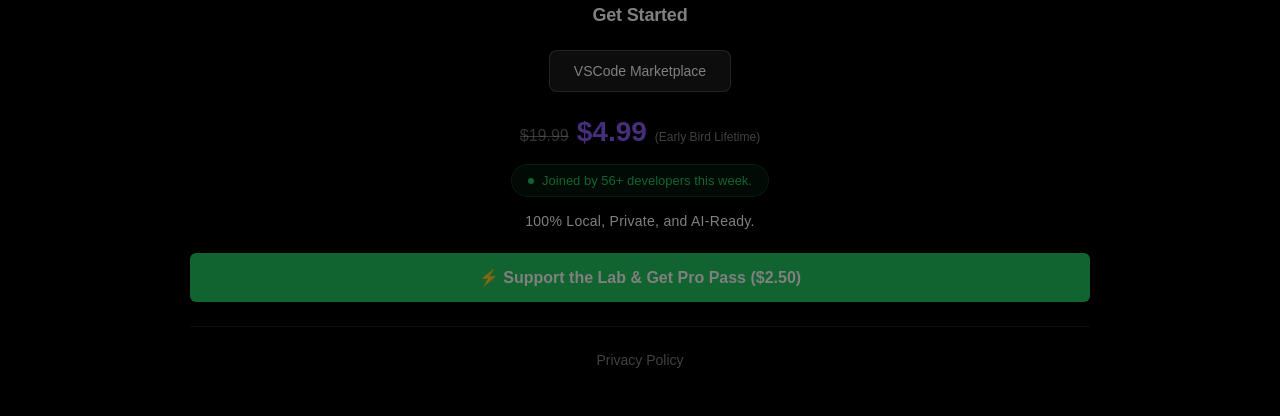
==== commit 719680d6: "feat: update CTA — Support the Lab messaging with scarcity countdown and value alignment Made-with: " ====
--- a/index.html
+++ b/index.html
@@ -73,8 +73,9 @@
         </section>
 
         <section class="cta">
-            <a href="https://xdzine.gumroad.com/l/justinxai-pro-pass/PH50SKELETON" target="_blank" class="btn-support btn-urgent">📥 Claim 50% Launch Discount ($2.50)</a>
-            <p class="cta-hint">Pro Pass — 50% OFF for Product Hunt Launch!</p>
+            <a href="https://xdzine.gumroad.com/l/justinxai-pro-pass/PH50SKELETON" target="_blank" class="btn-support btn-urgent">⚡️ Support the Lab & Get Pro Pass ($2.50)</a>
+            <p class="cta-hint cta-scarcity">Launch Special: 50% OFF expires in 22h.</p>
+            <p class="cta-hint cta-value">Free version is forever, but buying today supports the next 3 tools in the matrix.</p>
         </section>
 
         <footer class="trust" id="downloads">
@@ -93,7 +94,7 @@
             </div>
             <p class="trust-note">100% Local, Private, and AI-Ready.</p>
             <div class="social-links">
-                <a href="https://xdzine.gumroad.com/l/justinxai-pro-pass/PH50SKELETON" target="_blank" class="support-link ph-link ph-link-full">📥 Claim 50% Launch Discount ($2.50)</a>
+                <a href="https://xdzine.gumroad.com/l/justinxai-pro-pass/PH50SKELETON" target="_blank" class="support-link ph-link ph-link-full">⚡️ Support the Lab & Get Pro Pass ($2.50)</a>
             </div>
             <div class="footer-links">
                 <a href="privacy.html" class="footer-link">Privacy Policy</a>
--- a/style.css
+++ b/style.css
@@ -206,6 +206,19 @@
     font-weight: 500;
 }
 
+.cta-scarcity {
+    color: #ef4444;
+    font-weight: 700;
+    font-size: 0.875rem;
+    letter-spacing: 0.01em;
+}
+
+.cta-value {
+    color: rgba(255, 255, 255, 0.5);
+    font-size: 0.8125rem;
+    margin-top: 0.375rem;
+}
+
 .btn-support {
     display: inline-block;
     background: #22c55e;
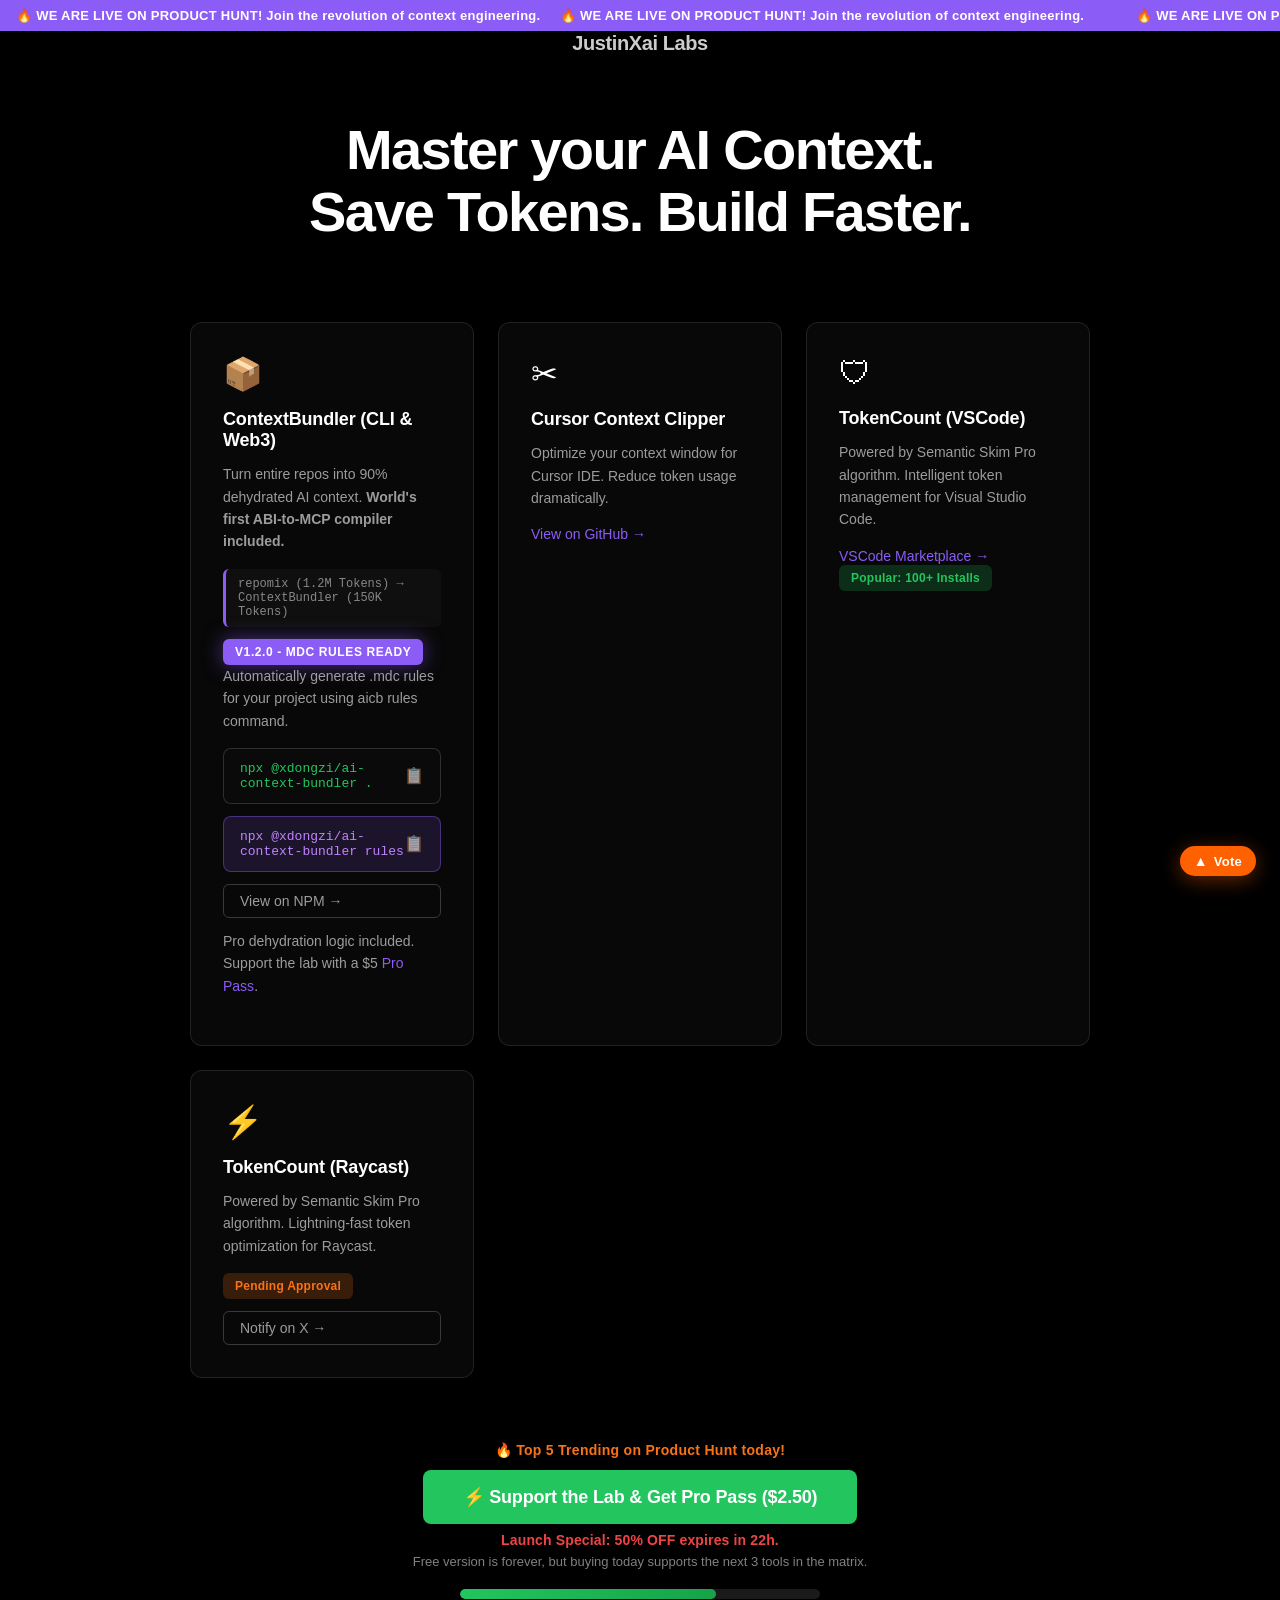
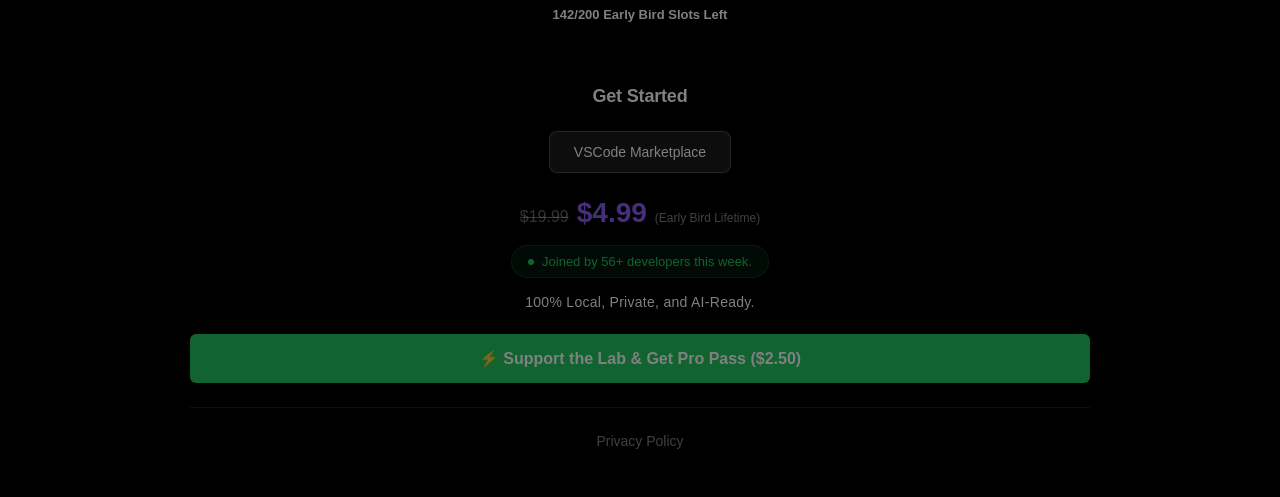
==== commit d3a08b4b: "feat: add inventory scarcity bar + trending badge for PH launch urgency Made-with: Cursor" ====
--- a/index.html
+++ b/index.html
@@ -73,9 +73,16 @@
         </section>
 
         <section class="cta">
+            <p class="cta-trending">🔥 Top 5 Trending on Product Hunt today!</p>
             <a href="https://xdzine.gumroad.com/l/justinxai-pro-pass/PH50SKELETON" target="_blank" class="btn-support btn-urgent">⚡️ Support the Lab & Get Pro Pass ($2.50)</a>
             <p class="cta-hint cta-scarcity">Launch Special: 50% OFF expires in 22h.</p>
             <p class="cta-hint cta-value">Free version is forever, but buying today supports the next 3 tools in the matrix.</p>
+            <div class="inventory-bar">
+                <div class="inventory-track">
+                    <div class="inventory-fill" id="inventory-fill"></div>
+                </div>
+                <p class="inventory-label"><span id="inventory-count">142</span>/200 Early Bird Slots Left</p>
+            </div>
         </section>
 
         <footer class="trust" id="downloads">
@@ -114,6 +121,22 @@
                 }, 2000);
             });
         }
+        (function simulateInventory() {
+            let slots = 142;
+            const countEl = document.getElementById('inventory-count');
+            const fillEl = document.getElementById('inventory-fill');
+            if (!countEl || !fillEl) return;
+            setInterval(() => {
+                if (slots > 58) {
+                    slots--;
+                    countEl.textContent = slots;
+                    fillEl.style.width = (slots / 200 * 100) + '%';
+                    if (slots <= 58) {
+                        fillEl.style.background = 'linear-gradient(90deg, #ef4444, #dc2626)';
+                    }
+                }
+            }, 90000);
+        })();
     </script>
     <a href="https://www.producthunt.com/posts/tokencount-context-bundler" target="_blank" class="ph-badge" title="Vote for us on Product Hunt!">
         <span class="ph-badge-icon">▲</span>
--- a/style.css
+++ b/style.css
@@ -219,6 +219,48 @@
     margin-top: 0.375rem;
 }
 
+.cta-trending {
+    color: #f97316;
+    font-size: 0.875rem;
+    font-weight: 700;
+    margin-bottom: 0.75rem;
+    letter-spacing: 0.02em;
+    animation: trending-pulse 2s ease-in-out infinite;
+}
+
+@keyframes trending-pulse {
+    0%, 100% { opacity: 1; }
+    50% { opacity: 0.7; }
+}
+
+.inventory-bar {
+    margin-top: 1.25rem;
+}
+
+.inventory-track {
+    width: 100%;
+    max-width: 360px;
+    height: 10px;
+    background: rgba(255, 255, 255, 0.1);
+    border-radius: 5px;
+    overflow: hidden;
+    margin: 0 auto 0.5rem;
+}
+
+.inventory-fill {
+    height: 100%;
+    background: linear-gradient(90deg, #22c55e, #16a34a);
+    border-radius: 5px;
+    width: 71%;
+    transition: width 1s ease;
+}
+
+.inventory-label {
+    font-size: 0.8125rem;
+    color: rgba(255, 255, 255, 0.5);
+    font-weight: 600;
+}
+
 .btn-support {
     display: inline-block;
     background: #22c55e;
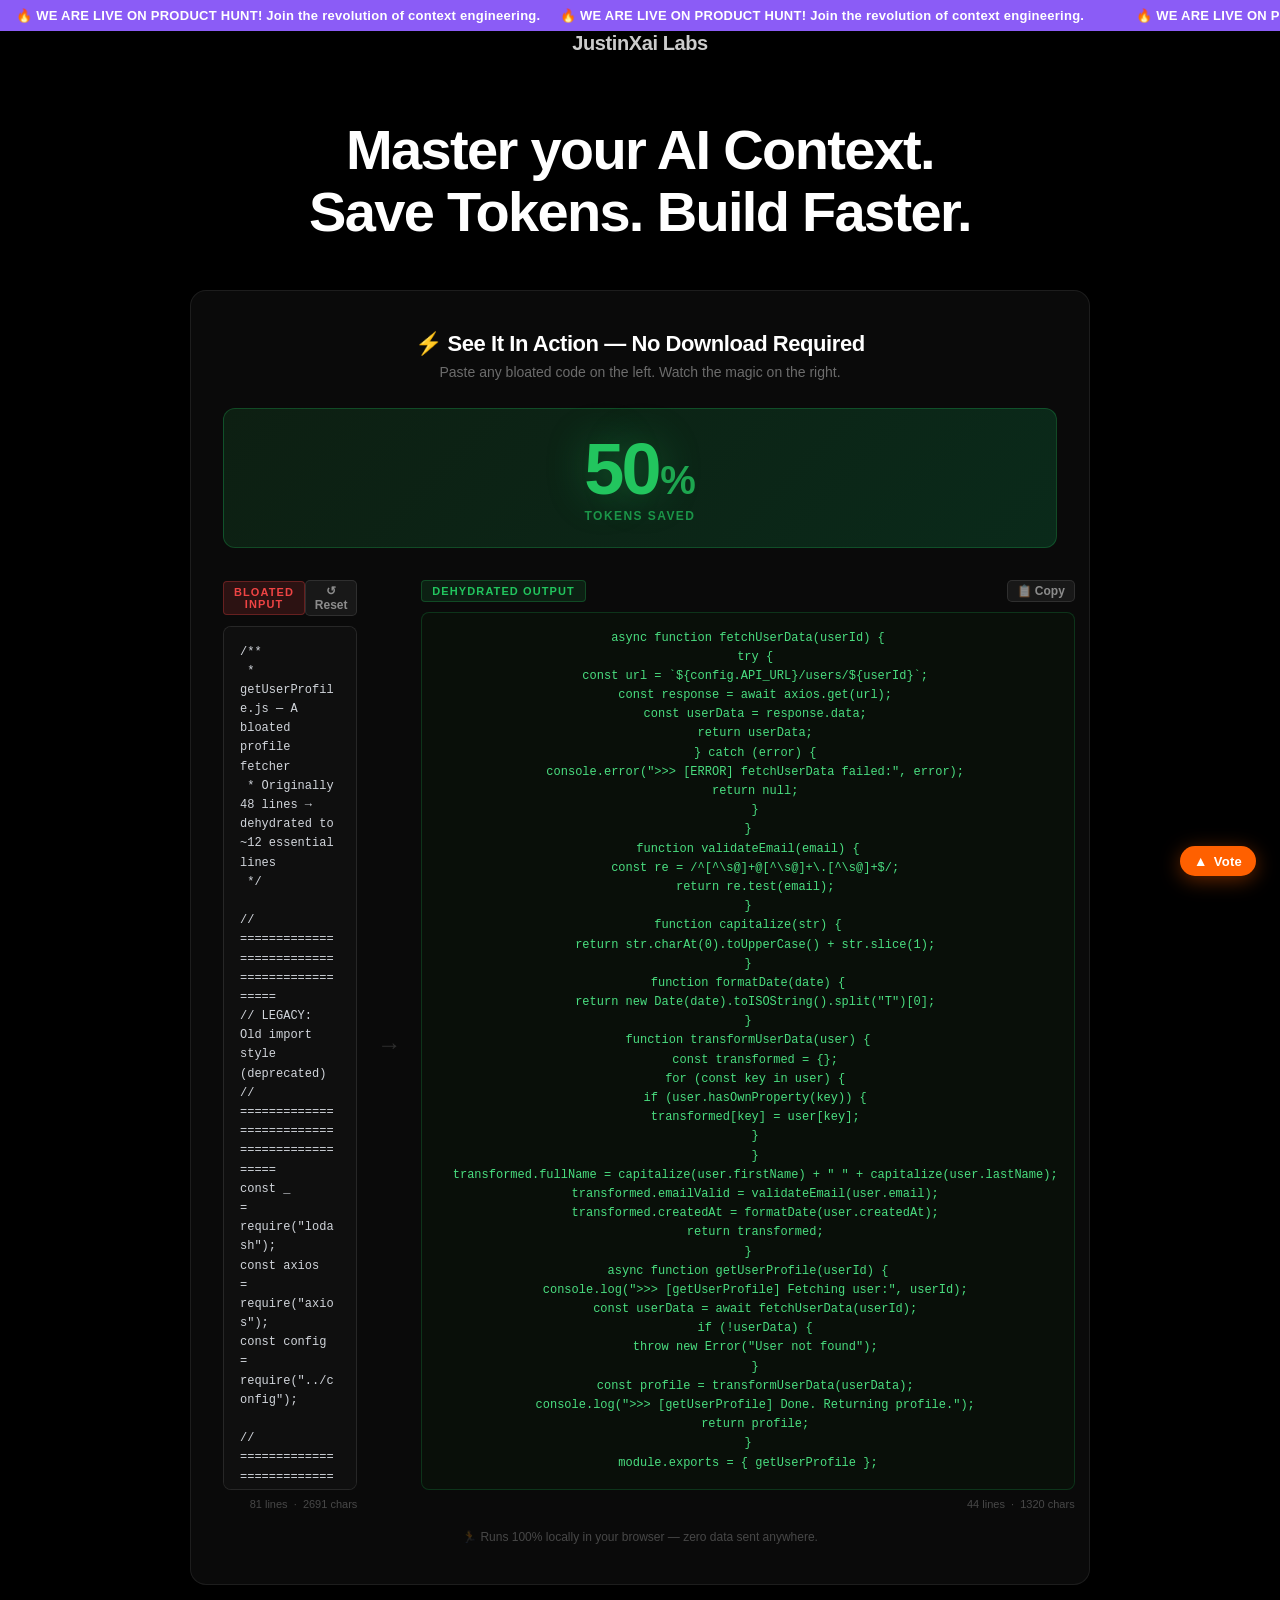
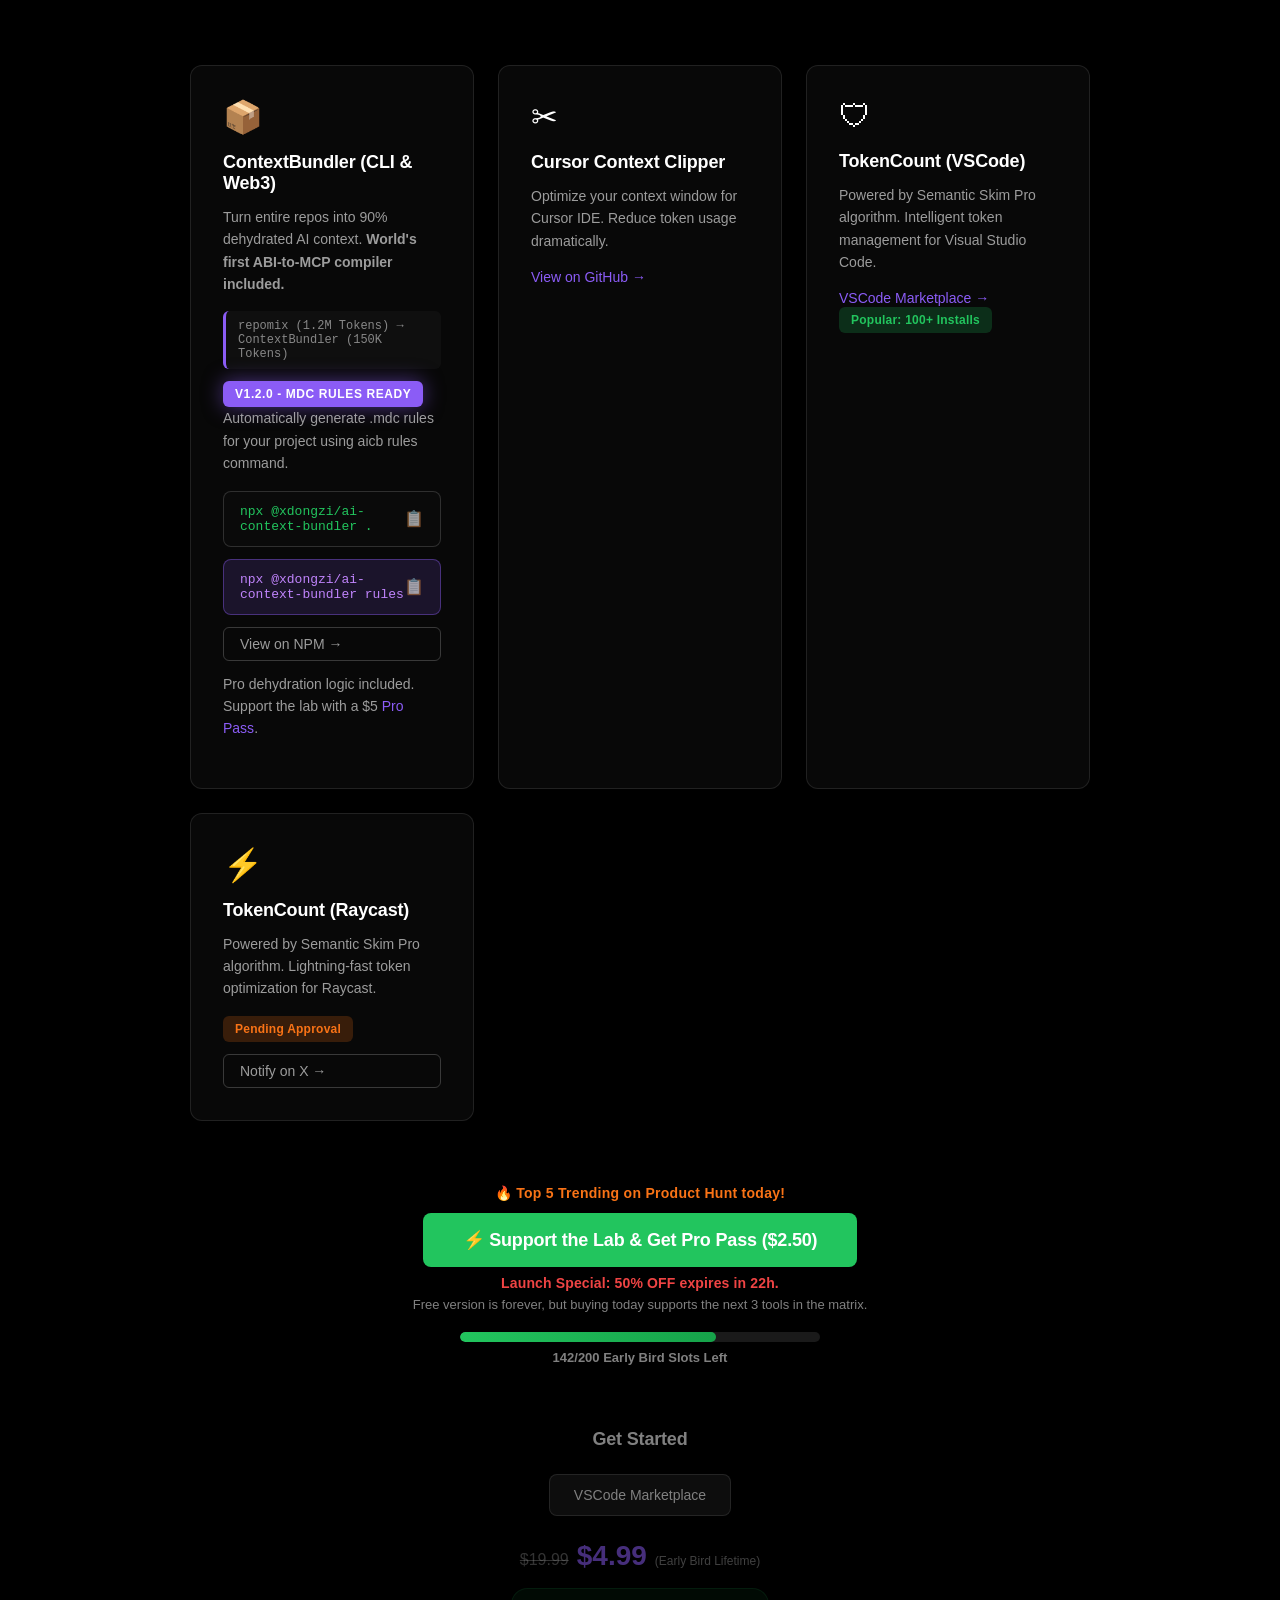
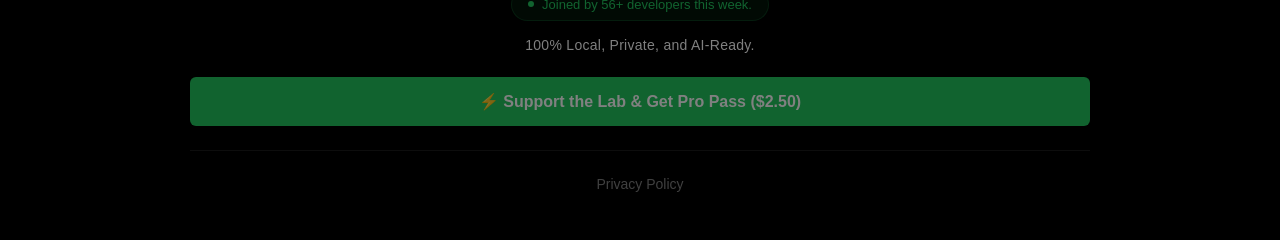
==== commit a48b8eac: "feat: add interactive dehydration sandbox — inline engine, 92% counter, left/right panes, sample cod" ====
--- a/index.html
+++ b/index.html
@@ -26,6 +26,45 @@
 
         <section class="hero">
             <h1>Master your AI Context.<br>Save Tokens. Build Faster.</h1>
+        </section>
+
+        <section class="sandbox" id="sandbox">
+            <div class="sandbox-header">
+                <h2 class="sandbox-title">⚡ See It In Action — No Download Required</h2>
+                <p class="sandbox-subtitle">Paste any bloated code on the left. Watch the magic on the right.</p>
+            </div>
+            <div class="sandbox-score">
+                <div class="score-number">
+                    <span class="score-value" id="score-value">0</span><span class="score-percent">%</span>
+                </div>
+                <div class="score-label">Tokens Saved</div>
+            </div>
+            <div class="sandbox-layout">
+                <div class="sandbox-pane">
+                    <div class="pane-label">
+                        <span class="pane-tag pane-tag-bloated">BLOATED INPUT</span>
+                        <button class="pane-reset" id="btn-reset" title="Reset to default">↺ Reset</button>
+                    </div>
+                    <textarea class="sandbox-input" id="sandbox-input" spellcheck="false" autocomplete="off" autocorrect="off" autocapitalize="off"></textarea>
+                    <div class="pane-meta">
+                        <span id="input-lines">0</span> lines &nbsp;·&nbsp; <span id="input-chars">0</span> chars
+                    </div>
+                </div>
+                <div class="sandbox-divider">
+                    <span class="sandbox-arrow">→</span>
+                </div>
+                <div class="sandbox-pane">
+                    <div class="pane-label">
+                        <span class="pane-tag pane-tag-dehydrated">DEHYDRATED OUTPUT</span>
+                        <button class="pane-copy" id="btn-copy" title="Copy output">📋 Copy</button>
+                    </div>
+                    <pre class="sandbox-output" id="sandbox-output"><code></code></pre>
+                    <div class="pane-meta">
+                        <span id="output-lines">0</span> lines &nbsp;·&nbsp; <span id="output-chars">0</span> chars
+                    </div>
+                </div>
+            </div>
+            <p class="sandbox-footnote">🏃 Runs 100% locally in your browser — zero data sent anywhere.</p>
         </section>
 
         <section class="products">
@@ -137,6 +176,209 @@
                 }
             }, 90000);
         })();
+
+        (function initSandbox() {
+            var BLOATED_SAMPLE = [
+                '/**',
+                ' * getUserProfile.js — A bloated profile fetcher',
+                ' * Originally 48 lines → dehydrated to ~12 essential lines',
+                ' */',
+                '',
+                '// ============================================',
+                '// LEGACY: Old import style (deprecated)',
+                '// ============================================',
+                'const _       =      require("lodash");',
+                'const axios   =       require("axios");',
+                'const config  =        require("../config");',
+                '',
+                '// ============================================',
+                '// DEBUG: Console spam from legacy version',
+                '// ============================================',
+                'console.log(">>> [getUserProfile] Starting...");',
+                'console.log(">>> [getUserProfile] Loading config from:", config.API_URL);',
+                'console.log(">>> [getUserProfile] Using method: REST");',
+                '',
+                '// ============================================',
+                '// LEGACY: Deep-nested try/catch with no action',
+                '// ============================================',
+                'async function fetchUserData(userId) {',
+                '    try {',
+                '        const url = `${config.API_URL}/users/${userId}`;',
+                '        const response = await axios.get(url);',
+                '        const userData = response.data;',
+                '        return userData;',
+                '    } catch (error) {',
+                '        console.error(">>> [ERROR] fetchUserData failed:", error);',
+                '        return null;',
+                '    }',
+                '}',
+                '',
+                '// ============================================',
+                '// LEGACY: Unused helper functions (dead code)',
+                '// ============================================',
+                'function validateEmail(email) {',
+                '    const re = /^[^\\s@]+@[^\\s@]+\\.[^\\s@]+$/;',
+                '    return re.test(email);',
+                '}',
+                '',
+                'function capitalize(str) {',
+                '    return str.charAt(0).toUpperCase() + str.slice(1);',
+                '}',
+                '',
+                'function formatDate(date) {',
+                '    return new Date(date).toISOString().split("T")[0];',
+                '}',
+                '',
+                '// ============================================',
+                '// LEGACY: Over-engineered user transformer',
+                '// ============================================',
+                'function transformUserData(user) {',
+                '    const transformed = {};',
+                '    for (const key in user) {',
+                '        if (user.hasOwnProperty(key)) {',
+                '            transformed[key] = user[key];',
+                '        }',
+                '    }',
+                '    transformed.fullName = capitalize(user.firstName) + " " + capitalize(user.lastName);',
+                '    transformed.emailValid = validateEmail(user.email);',
+                '    transformed.createdAt = formatDate(user.createdAt);',
+                '    return transformed;',
+                '}',
+                '',
+                '// ============================================',
+                '// MAIN: The only real logic we need',
+                '// ============================================',
+                'async function getUserProfile(userId) {',
+                '    console.log(">>> [getUserProfile] Fetching user:", userId);',
+                '    const userData = await fetchUserData(userId);',
+                '    if (!userData) {',
+                '        throw new Error("User not found");',
+                '    }',
+                '    const profile = transformUserData(userData);',
+                '    console.log(">>> [getUserProfile] Done. Returning profile.");',
+                '    return profile;',
+                '}',
+                '',
+                'module.exports = { getUserProfile };'
+            ].join('\n');
+
+            var inputEl  = document.getElementById('sandbox-input');
+            var outputEl = document.getElementById('sandbox-output').querySelector('code');
+            var scoreEl  = document.getElementById('score-value');
+            var inputLinesEl  = document.getElementById('input-lines');
+            var inputCharsEl  = document.getElementById('input-chars');
+            var outputLinesEl = document.getElementById('output-lines');
+            var outputCharsEl = document.getElementById('output-chars');
+            var btnReset = document.getElementById('btn-reset');
+            var btnCopy  = document.getElementById('btn-copy');
+
+            var scoreAnimFrame = null;
+
+            // ── Dehydration Engine (fully inline, no API) ──────────────────
+            function dehydrate(code) {
+                var BLOCK_COMMENT = /\/\*[\s\S]*?\*\//g;
+                var LINE_COMMENT  = /\/\/[^\n]*/g;
+                var IMPORT_STMT    = /^(?:const|let|var|import|require)\s+.*(?:from\s+['"][^'"]+['"]|require\s*\(['"][^'"]+['"]\))\s*;?\s*$/gm;
+                var CONSOLE_LOG   = /^console\.(log|error|warn|debug|info)\s*\([^)]*\)\s*;?\s*$/gm;
+                var EMPTY_LINE    = /^[ \t]*$/gm;
+                var TRAILING_WS   = /[ \t]+$/gm;
+                var LEADING_WS_LINES = /^[ \t]+/gm;
+
+                var result = code
+                    .replace(BLOCK_COMMENT, '')
+                    .replace(LINE_COMMENT,  '')
+                    .replace(IMPORT_STMT,   '')
+                    .replace(CONSOLE_LOG,  '')
+                    .replace(EMPTY_LINE,   '')
+                    .replace(TRAILING_WS,  '')
+                    .replace(LEADING_WS_LINES, function(match) {
+                        return match.slice(0, 2);
+                    });
+
+                var lines = result.split('\n').filter(function(l) { return l.length > 0; });
+                var codeOnly = lines.join('\n');
+
+                var originalChars = code.replace(/\s+/g, '').length;
+                var dehydrChars   = codeOnly.replace(/\s+/g, '').length;
+
+                var saved = 0;
+                if (originalChars > 0) {
+                    saved = Math.round((1 - dehydrChars / originalChars) * 100);
+                }
+                return { output: codeOnly, saved: saved };
+            }
+
+            // ── Animate score counter ────────────────────────────────────
+            function animateScore(target) {
+                if (scoreAnimFrame) cancelAnimationFrame(scoreAnimFrame);
+                var current = parseInt(scoreEl.textContent) || 0;
+                var start    = performance.now();
+                var duration = 600;
+                function step(now) {
+                    var t = Math.min((now - start) / duration, 1);
+                    var eased = 1 - Math.pow(1 - t, 3);
+                    scoreEl.textContent = Math.round(current + (target - current) * eased);
+                    if (t < 1) {
+                        scoreAnimFrame = requestAnimationFrame(step);
+                    }
+                }
+                requestAnimationFrame(step);
+            }
+
+            // ── Process input ────────────────────────────────────────────
+            function processInput() {
+                var code = inputEl.value;
+                var lines = code ? code.split('\n') : [];
+                var lineCount = lines.length;
+                var charCount = code.length;
+                inputLinesEl.textContent = lineCount;
+                inputCharsEl.textContent = charCount;
+
+                var result = dehydrate(code);
+                var outLines = result.output ? result.output.split('\n') : [];
+                var outChars = result.output ? result.output.length : 0;
+                outputLinesEl.textContent = outLines.length;
+                outputCharsEl.textContent  = outChars;
+
+                outputEl.textContent = result.output || '// Paste or type code on the left to see dehydrated output here...';
+
+                animateScore(result.saved);
+            }
+
+            // ── Debounce helper ───────────────────────────────────────────
+            function debounce(fn, delay) {
+                var timer;
+                return function() {
+                    var ctx = this, args = arguments;
+                    clearTimeout(timer);
+                    timer = setTimeout(function() { fn.apply(ctx, args); }, delay);
+                };
+            }
+
+            var debouncedProcess = debounce(processInput, 120);
+
+            inputEl.addEventListener('input', debouncedProcess);
+
+            // ── Reset button ──────────────────────────────────────────────
+            btnReset.addEventListener('click', function() {
+                inputEl.value = BLOATED_SAMPLE;
+                processInput();
+            });
+
+            // ── Copy button ───────────────────────────────────────────────
+            btnCopy.addEventListener('click', function() {
+                var text = outputEl.textContent;
+                navigator.clipboard.writeText(text).then(function() {
+                    var orig = btnCopy.textContent;
+                    btnCopy.textContent = '✓ Copied!';
+                    setTimeout(function() { btnCopy.textContent = orig; }, 1800);
+                });
+            });
+
+            // ── Init with sample ──────────────────────────────────────────
+            inputEl.value = BLOATED_SAMPLE;
+            processInput();
+        })();
     </script>
     <a href="https://www.producthunt.com/posts/tokencount-context-bundler" target="_blank" class="ph-badge" title="Vote for us on Product Hunt!">
         <span class="ph-badge-icon">▲</span>
--- a/style.css
+++ b/style.css
@@ -70,7 +70,223 @@
 }
 
 .hero {
+    margin-bottom: 3rem;
+}
+
+/* ── Sandbox ──────────────────────────────────────────── */
+.sandbox {
     margin-bottom: 5rem;
+    background: #0a0a0a;
+    border: 1px solid rgba(255,255,255,0.08);
+    border-radius: 16px;
+    padding: 2.5rem 2rem;
+}
+
+.sandbox-header {
+    margin-bottom: 1.75rem;
+}
+
+.sandbox-title {
+    font-size: 1.375rem;
+    font-weight: 800;
+    color: #fff;
+    margin-bottom: 0.4rem;
+    letter-spacing: -0.02em;
+}
+
+.sandbox-subtitle {
+    font-size: 0.875rem;
+    color: rgba(255,255,255,0.4);
+}
+
+.sandbox-score {
+    display: flex;
+    flex-direction: column;
+    align-items: center;
+    margin-bottom: 2rem;
+    padding: 1.5rem;
+    background: linear-gradient(135deg, #0d1f12 0%, #0a2a1a 100%);
+    border-radius: 12px;
+    border: 1px solid rgba(34,197,94,0.25);
+}
+
+.score-number {
+    display: flex;
+    align-items: baseline;
+    gap: 0.1rem;
+    line-height: 1;
+}
+
+.score-value {
+    font-size: 4.5rem;
+    font-weight: 900;
+    color: #22c55e;
+    font-variant-numeric: tabular-nums;
+    letter-spacing: -0.04em;
+    text-shadow: 0 0 40px rgba(34,197,94,0.4);
+    transition: color 0.3s ease;
+}
+
+.score-percent {
+    font-size: 2.5rem;
+    font-weight: 700;
+    color: #22c55e;
+    opacity: 0.8;
+}
+
+.score-label {
+    font-size: 0.75rem;
+    font-weight: 600;
+    color: rgba(34,197,94,0.7);
+    text-transform: uppercase;
+    letter-spacing: 0.12em;
+    margin-top: 0.25rem;
+}
+
+.sandbox-layout {
+    display: grid;
+    grid-template-columns: 1fr auto 1fr;
+    gap: 1rem;
+    align-items: stretch;
+}
+
+.sandbox-pane {
+    display: flex;
+    flex-direction: column;
+    min-height: 380px;
+}
+
+.pane-label {
+    display: flex;
+    align-items: center;
+    justify-content: space-between;
+    margin-bottom: 0.6rem;
+}
+
+.pane-tag {
+    font-size: 0.6875rem;
+    font-weight: 700;
+    letter-spacing: 0.1em;
+    padding: 0.25rem 0.625rem;
+    border-radius: 4px;
+    text-transform: uppercase;
+}
+
+.pane-tag-bloated {
+    background: rgba(239,68,68,0.15);
+    color: #ef4444;
+    border: 1px solid rgba(239,68,68,0.3);
+}
+
+.pane-tag-dehydrated {
+    background: rgba(34,197,94,0.12);
+    color: #22c55e;
+    border: 1px solid rgba(34,197,94,0.25);
+}
+
+.pane-reset,
+.pane-copy {
+    font-size: 0.75rem;
+    font-weight: 600;
+    background: rgba(255,255,255,0.06);
+    border: 1px solid rgba(255,255,255,0.1);
+    color: rgba(255,255,255,0.5);
+    border-radius: 5px;
+    padding: 0.2rem 0.55rem;
+    cursor: pointer;
+    transition: all 0.15s ease;
+}
+
+.pane-reset:hover,
+.pane-copy:hover {
+    background: rgba(255,255,255,0.1);
+    color: #fff;
+}
+
+.sandbox-input {
+    flex: 1;
+    background: #0f0f0f;
+    border: 1px solid rgba(255,255,255,0.1);
+    border-radius: 8px;
+    padding: 1rem;
+    color: #d1d5db;
+    font-family: 'Courier New', Courier, monospace;
+    font-size: 0.75rem;
+    line-height: 1.6;
+    resize: none;
+    outline: none;
+    width: 100%;
+    min-height: 340px;
+    transition: border-color 0.2s ease;
+}
+
+.sandbox-input:focus {
+    border-color: rgba(239,68,68,0.5);
+}
+
+.sandbox-output {
+    flex: 1;
+    background: #090f09;
+    border: 1px solid rgba(34,197,94,0.2);
+    border-radius: 8px;
+    padding: 1rem;
+    color: #4ade80;
+    font-family: 'Courier New', Courier, monospace;
+    font-size: 0.75rem;
+    line-height: 1.6;
+    overflow: auto;
+    white-space: pre;
+    margin: 0;
+    min-height: 340px;
+}
+
+.sandbox-output code {
+    display: block;
+}
+
+.pane-meta {
+    margin-top: 0.5rem;
+    font-size: 0.6875rem;
+    color: rgba(255,255,255,0.25);
+    text-align: right;
+    font-variant-numeric: tabular-nums;
+}
+
+.sandbox-divider {
+    display: flex;
+    align-items: center;
+    justify-content: center;
+    padding: 0 0.25rem;
+}
+
+.sandbox-arrow {
+    font-size: 1.5rem;
+    color: rgba(255,255,255,0.15);
+}
+
+.sandbox-footnote {
+    margin-top: 1.25rem;
+    font-size: 0.75rem;
+    color: rgba(255,255,255,0.25);
+}
+
+@media (max-width: 700px) {
+    .sandbox-layout {
+        grid-template-columns: 1fr;
+    }
+    .sandbox-divider {
+        transform: rotate(90deg);
+        padding: 0.5rem 0;
+    }
+    .sandbox-arrow {
+        font-size: 1.25rem;
+    }
+    .score-value {
+        font-size: 3.5rem;
+    }
+    .score-percent {
+        font-size: 2rem;
+    }
 }
 
 .countdown-wrapper {
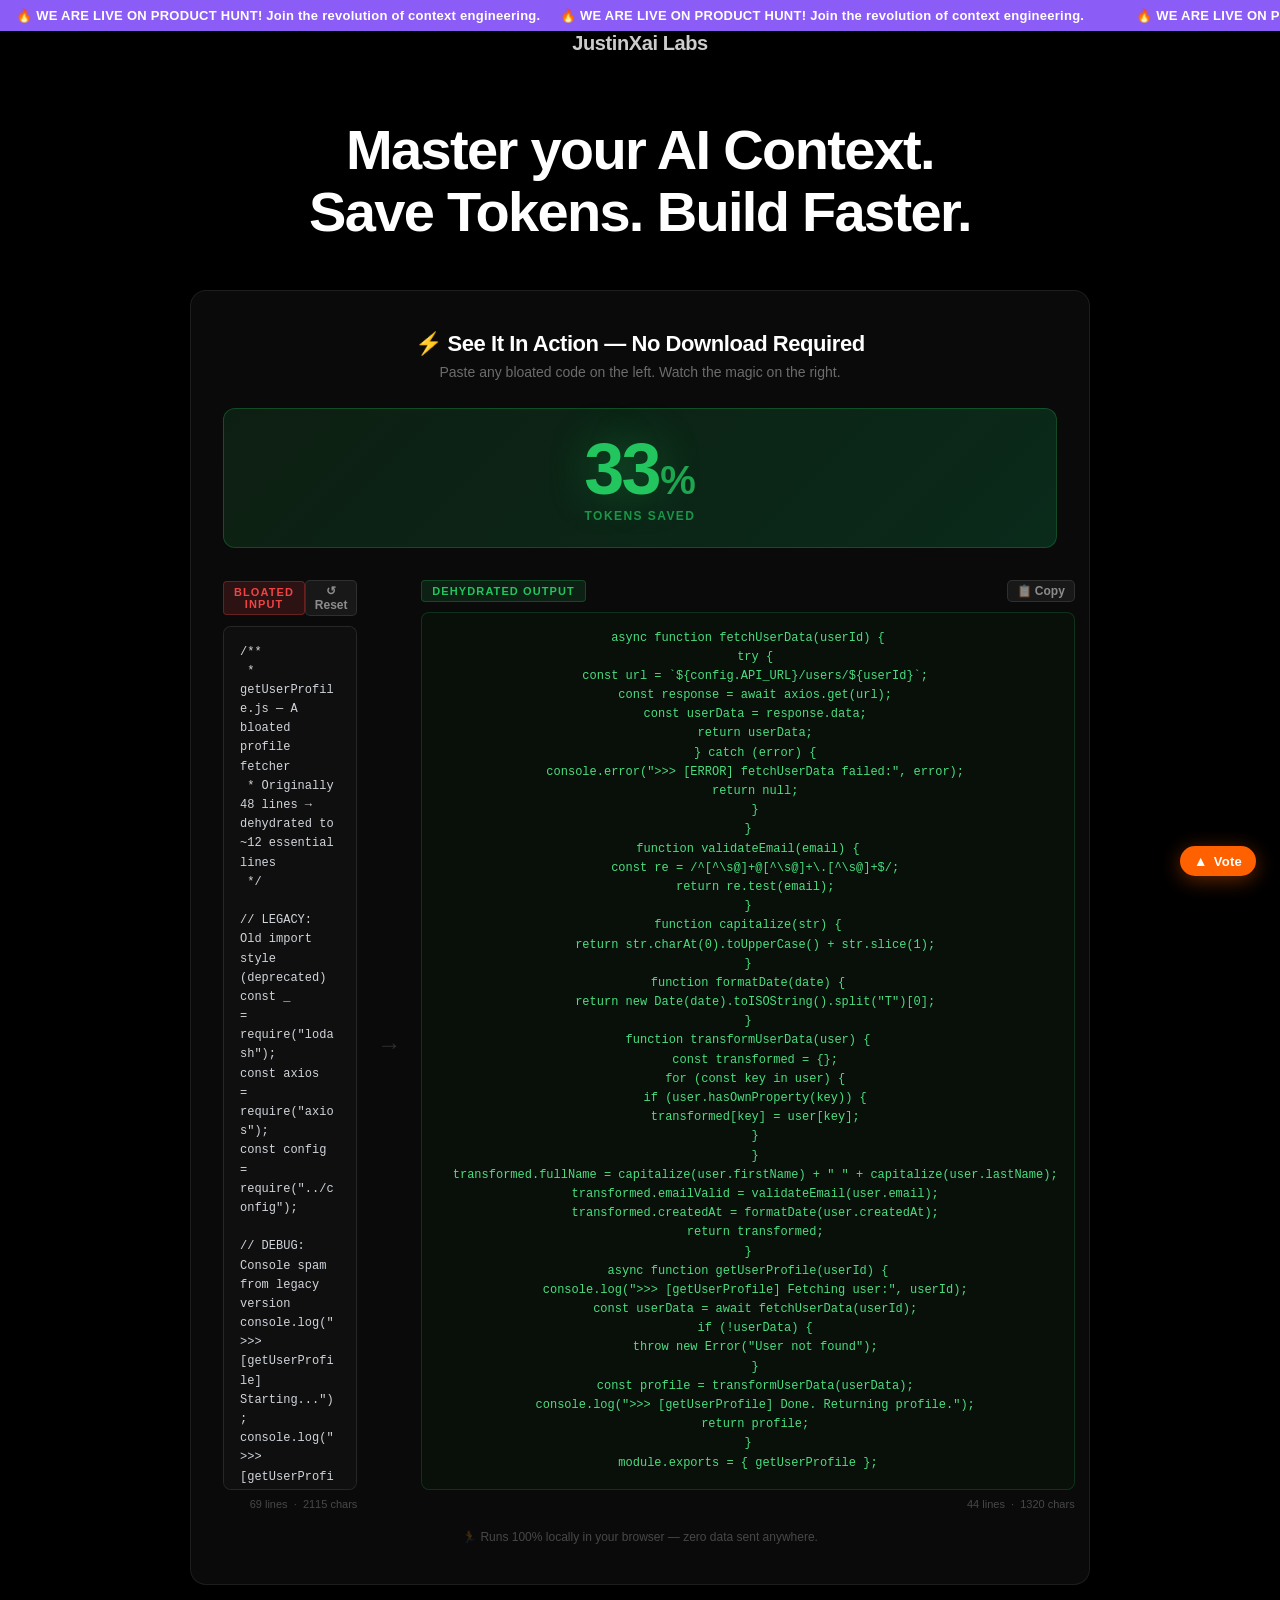
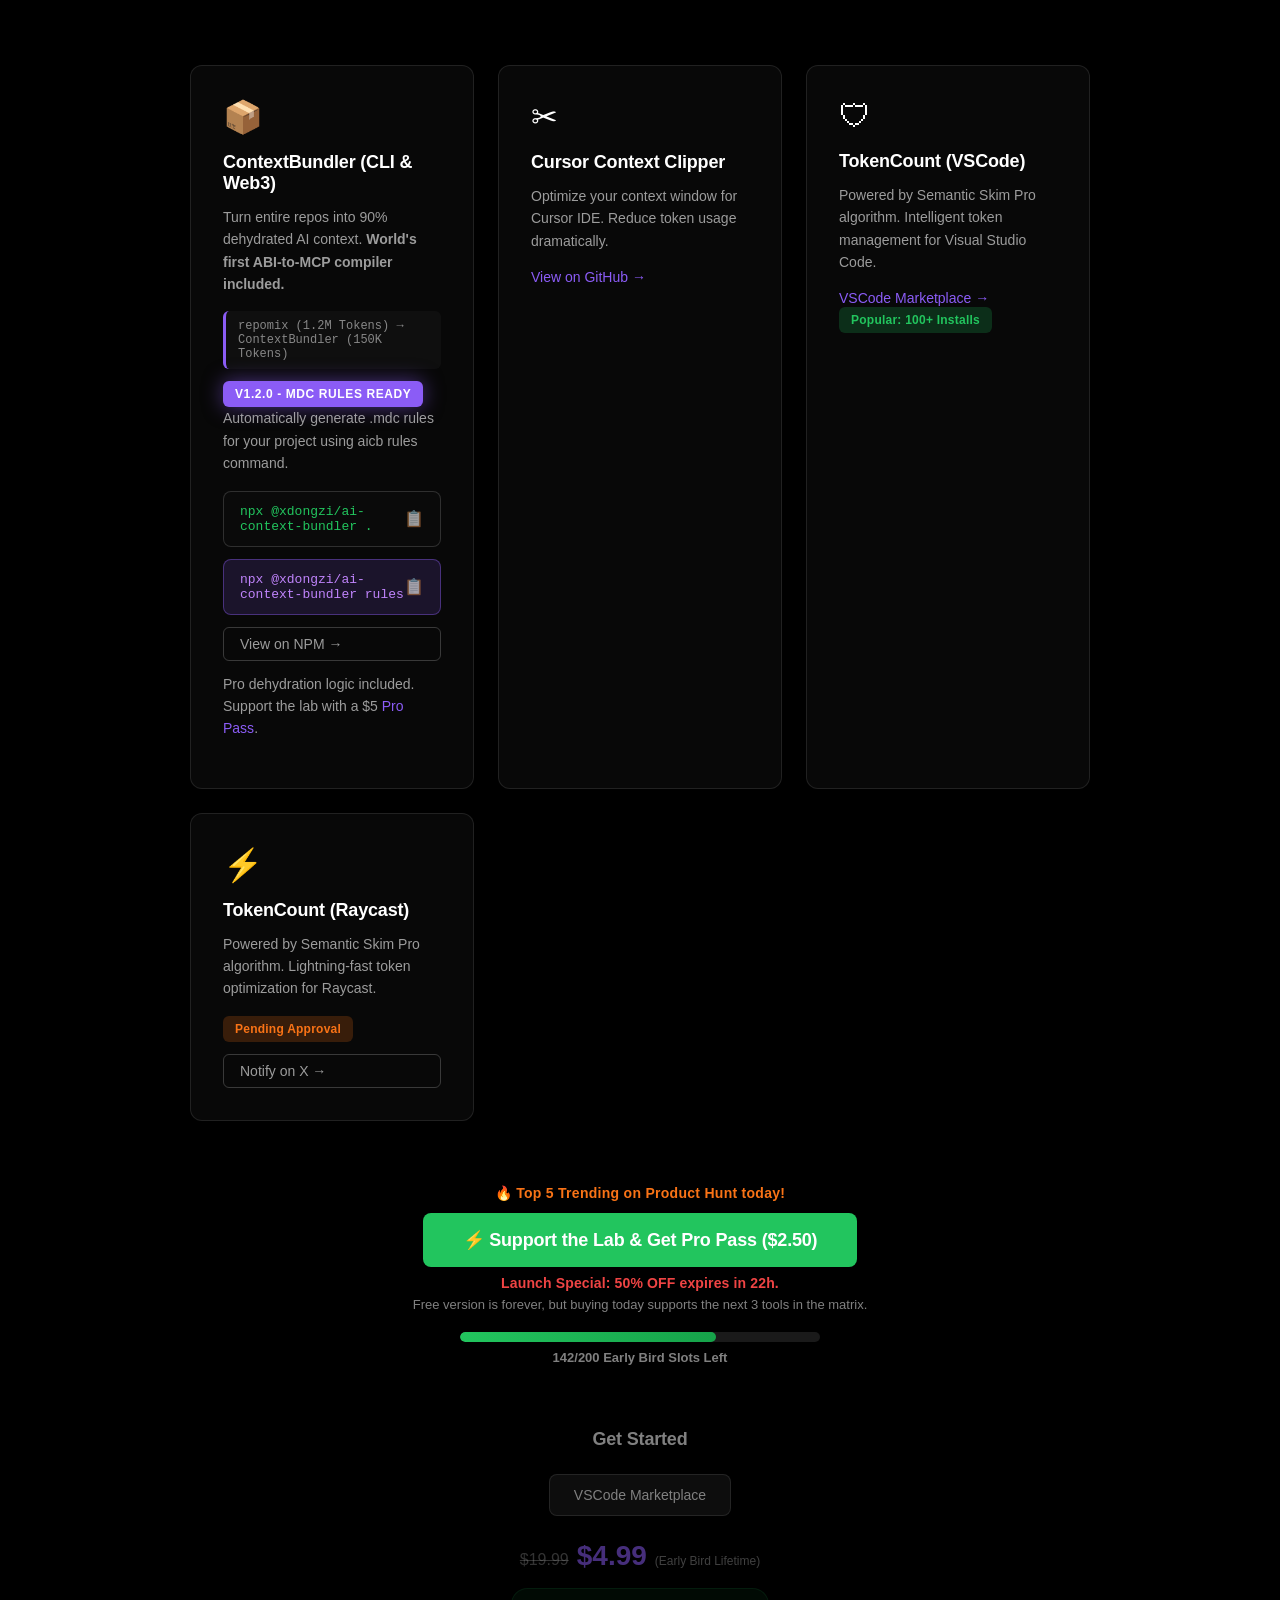
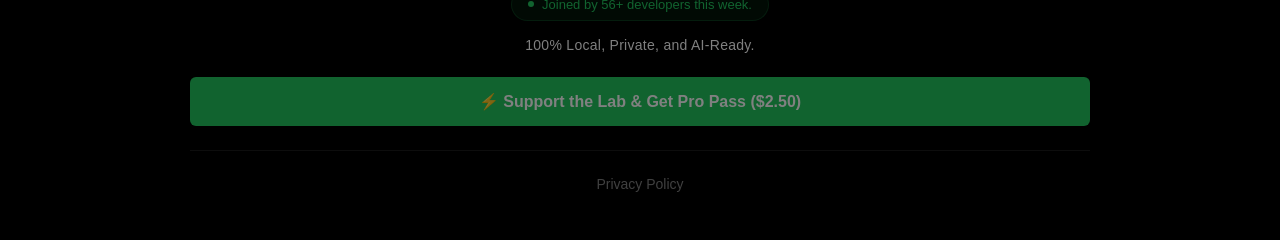
==== commit 46086120: "feat: add last-sale notification popup — 3s delay, 20-35s recurring, localized buyers, PH badge inta" ====
--- a/index.html
+++ b/index.html
@@ -184,23 +184,17 @@
                 ' * Originally 48 lines → dehydrated to ~12 essential lines',
                 ' */',
                 '',
-                '// ============================================',
                 '// LEGACY: Old import style (deprecated)',
-                '// ============================================',
                 'const _       =      require("lodash");',
                 'const axios   =       require("axios");',
                 'const config  =        require("../config");',
                 '',
-                '// ============================================',
                 '// DEBUG: Console spam from legacy version',
-                '// ============================================',
                 'console.log(">>> [getUserProfile] Starting...");',
                 'console.log(">>> [getUserProfile] Loading config from:", config.API_URL);',
                 'console.log(">>> [getUserProfile] Using method: REST");',
                 '',
-                '// ============================================',
                 '// LEGACY: Deep-nested try/catch with no action',
-                '// ============================================',
                 'async function fetchUserData(userId) {',
                 '    try {',
                 '        const url = `${config.API_URL}/users/${userId}`;',
@@ -213,9 +207,7 @@
                 '    }',
                 '}',
                 '',
-                '// ============================================',
                 '// LEGACY: Unused helper functions (dead code)',
-                '// ============================================',
                 'function validateEmail(email) {',
                 '    const re = /^[^\\s@]+@[^\\s@]+\\.[^\\s@]+$/;',
                 '    return re.test(email);',
@@ -229,9 +221,7 @@
                 '    return new Date(date).toISOString().split("T")[0];',
                 '}',
                 '',
-                '// ============================================',
                 '// LEGACY: Over-engineered user transformer',
-                '// ============================================',
                 'function transformUserData(user) {',
                 '    const transformed = {};',
                 '    for (const key in user) {',
@@ -245,9 +235,7 @@
                 '    return transformed;',
                 '}',
                 '',
-                '// ============================================',
                 '// MAIN: The only real logic we need',
-                '// ============================================',
                 'async function getUserProfile(userId) {',
                 '    console.log(">>> [getUserProfile] Fetching user:", userId);',
                 '    const userData = await fetchUserData(userId);',
@@ -274,7 +262,6 @@
 
             var scoreAnimFrame = null;
 
-            // ── Dehydration Engine (fully inline, no API) ──────────────────
             function dehydrate(code) {
                 var BLOCK_COMMENT = /\/\*[\s\S]*?\*\//g;
                 var LINE_COMMENT  = /\/\/[^\n]*/g;
@@ -291,98 +278,146 @@
                     .replace(CONSOLE_LOG,  '')
                     .replace(EMPTY_LINE,   '')
                     .replace(TRAILING_WS,  '')
-                    .replace(LEADING_WS_LINES, function(match) {
-                        return match.slice(0, 2);
-                    });
+                    .replace(LEADING_WS_LINES, function(match) { return match.slice(0, 2); });
 
                 var lines = result.split('\n').filter(function(l) { return l.length > 0; });
                 var codeOnly = lines.join('\n');
 
                 var originalChars = code.replace(/\s+/g, '').length;
                 var dehydrChars   = codeOnly.replace(/\s+/g, '').length;
-
-                var saved = 0;
-                if (originalChars > 0) {
-                    saved = Math.round((1 - dehydrChars / originalChars) * 100);
-                }
+                var saved = originalChars > 0 ? Math.round((1 - dehydrChars / originalChars) * 100) : 0;
                 return { output: codeOnly, saved: saved };
             }
 
-            // ── Animate score counter ────────────────────────────────────
             function animateScore(target) {
                 if (scoreAnimFrame) cancelAnimationFrame(scoreAnimFrame);
                 var current = parseInt(scoreEl.textContent) || 0;
-                var start    = performance.now();
+                var start   = performance.now();
                 var duration = 600;
                 function step(now) {
                     var t = Math.min((now - start) / duration, 1);
                     var eased = 1 - Math.pow(1 - t, 3);
                     scoreEl.textContent = Math.round(current + (target - current) * eased);
-                    if (t < 1) {
-                        scoreAnimFrame = requestAnimationFrame(step);
-                    }
+                    if (t < 1) { scoreAnimFrame = requestAnimationFrame(step); }
                 }
                 requestAnimationFrame(step);
             }
 
-            // ── Process input ────────────────────────────────────────────
             function processInput() {
                 var code = inputEl.value;
                 var lines = code ? code.split('\n') : [];
-                var lineCount = lines.length;
-                var charCount = code.length;
-                inputLinesEl.textContent = lineCount;
-                inputCharsEl.textContent = charCount;
+                inputLinesEl.textContent = lines.length;
+                inputCharsEl.textContent  = code.length;
 
                 var result = dehydrate(code);
                 var outLines = result.output ? result.output.split('\n') : [];
-                var outChars = result.output ? result.output.length : 0;
                 outputLinesEl.textContent = outLines.length;
-                outputCharsEl.textContent  = outChars;
-
-                outputEl.textContent = result.output || '// Paste or type code on the left to see dehydrated output here...';
-
+                outputCharsEl.textContent  = result.output ? result.output.length : 0;
+
+                outputEl.textContent = result.output || '// Paste or type code on the left...';
                 animateScore(result.saved);
             }
 
-            // ── Debounce helper ───────────────────────────────────────────
             function debounce(fn, delay) {
                 var timer;
                 return function() {
-                    var ctx = this, args = arguments;
                     clearTimeout(timer);
-                    timer = setTimeout(function() { fn.apply(ctx, args); }, delay);
+                    timer = setTimeout(fn.bind(this, arguments), delay);
                 };
             }
 
-            var debouncedProcess = debounce(processInput, 120);
-
-            inputEl.addEventListener('input', debouncedProcess);
-
-            // ── Reset button ──────────────────────────────────────────────
+            inputEl.addEventListener('input', debounce(processInput, 120));
+
             btnReset.addEventListener('click', function() {
                 inputEl.value = BLOATED_SAMPLE;
                 processInput();
             });
 
-            // ── Copy button ───────────────────────────────────────────────
             btnCopy.addEventListener('click', function() {
-                var text = outputEl.textContent;
-                navigator.clipboard.writeText(text).then(function() {
-                    var orig = btnCopy.textContent;
+                var orig = btnCopy.textContent;
+                navigator.clipboard.writeText(outputEl.textContent).then(function() {
                     btnCopy.textContent = '✓ Copied!';
                     setTimeout(function() { btnCopy.textContent = orig; }, 1800);
                 });
             });
 
-            // ── Init with sample ──────────────────────────────────────────
             inputEl.value = BLOATED_SAMPLE;
             processInput();
+        })();
+
+        /* ── Last Sale Popup ───────────────────────────────── */
+        (function initSalePopup() {
+            var BUYERS = [
+                'Alex from San Francisco', 'Emma from London', 'Raj from Bangalore',
+                'Yuki from Tokyo', 'Lucas from Berlin', 'Chen Wei from Shanghai',
+                'Sarah from Toronto', 'Kai from Singapore', 'Maria from Madrid',
+                'Jin from Seoul', 'Alex from NYC', 'Priya from Mumbai',
+                'Leo from Paris', 'Nina from Amsterdam', 'Max from Sydney'
+            ];
+
+            var popup   = document.getElementById('sale-popup');
+            var buyerEl = document.getElementById('sale-popup-buyer');
+            var closeBtn = document.getElementById('sale-popup-close');
+
+            if (!popup || !buyerEl) return;
+
+            var isVisible = false;
+
+            function pickBuyer() {
+                return BUYERS[Math.floor(Math.random() * BUYERS.length)];
+            }
+
+            function showPopup() {
+                buyerEl.textContent = pickBuyer();
+                popup.classList.add('visible');
+                popup.setAttribute('aria-hidden', 'false');
+                isVisible = true;
+
+                clearTimeout(popup._hideTimer);
+                popup._hideTimer = setTimeout(hidePopup, 4000);
+            }
+
+            function hidePopup() {
+                popup.classList.remove('visible');
+                popup.setAttribute('aria-hidden', 'true');
+                isVisible = false;
+            }
+
+            closeBtn.addEventListener('click', hidePopup);
+
+            // Auto-dismiss on Escape
+            document.addEventListener('keydown', function(e) {
+                if (e.key === 'Escape' && isVisible) hidePopup();
+            });
+
+            // Initial popup after 3 s, then every 20–35 s
+            setTimeout(showPopup, 3000);
+
+            (function scheduleNext() {
+                var delay = 20000 + Math.random() * 15000;
+                setTimeout(function() {
+                    showPopup();
+                    scheduleNext();
+                }, delay);
+            })();
         })();
     </script>
     <a href="https://www.producthunt.com/posts/tokencount-context-bundler" target="_blank" class="ph-badge" title="Vote for us on Product Hunt!">
         <span class="ph-badge-icon">▲</span>
         <span class="ph-badge-text">Vote</span>
     </a>
+
+    <!-- Last Sale Notification Popup -->
+    <div class="sale-popup" id="sale-popup" aria-hidden="true">
+        <div class="sale-popup-inner">
+            <button class="sale-popup-close" id="sale-popup-close" aria-label="Close">&times;</button>
+            <div class="sale-popup-icon">🎉</div>
+            <div class="sale-popup-label">Someone just bought</div>
+            <div class="sale-popup-product">JustinXai Labs Pro Pass</div>
+            <div class="sale-popup-buyer" id="sale-popup-buyer"></div>
+            <div class="sale-popup-time">Just now</div>
+            <div class="sale-popup-dot"></div>
+        </div>
+    </div>
 </body>
 </html>
--- a/style.css
+++ b/style.css
@@ -865,6 +865,113 @@
     50% { transform: translateY(-3px); }
 }
 
+/* ── Last Sale Popup ──────────────────────────────────── */
+.sale-popup {
+    position: fixed;
+    bottom: 5.5rem;
+    right: 1.5rem;
+    z-index: 200;
+    opacity: 0;
+    transform: translateX(calc(100% + 2rem));
+    transition: opacity 0.45s cubic-bezier(0.34, 1.56, 0.64, 1),
+                transform 0.45s cubic-bezier(0.34, 1.56, 0.64, 1);
+    pointer-events: none;
+}
+
+.sale-popup.visible {
+    opacity: 1;
+    transform: translateX(0);
+    pointer-events: auto;
+}
+
+.sale-popup-inner {
+    position: relative;
+    background: #111827;
+    border: 1px solid rgba(139, 92, 246, 0.4);
+    border-radius: 14px;
+    padding: 1.25rem 1.5rem 1.25rem 1.5rem;
+    min-width: 270px;
+    max-width: 320px;
+    box-shadow: 0 8px 32px rgba(0, 0, 0, 0.6), 0 0 0 1px rgba(255,255,255,0.05) inset;
+    font-family: inherit;
+    text-align: left;
+}
+
+.sale-popup-close {
+    position: absolute;
+    top: 0.5rem;
+    right: 0.6rem;
+    background: none;
+    border: none;
+    color: rgba(255,255,255,0.35);
+    font-size: 1.25rem;
+    line-height: 1;
+    cursor: pointer;
+    padding: 0;
+    transition: color 0.15s ease;
+}
+.sale-popup-close:hover { color: rgba(255,255,255,0.8); }
+
+.sale-popup-icon {
+    font-size: 1.75rem;
+    margin-bottom: 0.5rem;
+}
+
+.sale-popup-label {
+    font-size: 0.6875rem;
+    color: rgba(255,255,255,0.4);
+    text-transform: uppercase;
+    letter-spacing: 0.1em;
+    font-weight: 600;
+    margin-bottom: 0.25rem;
+}
+
+.sale-popup-product {
+    font-size: 0.9375rem;
+    font-weight: 700;
+    color: #fff;
+    margin-bottom: 0.3rem;
+}
+
+.sale-popup-buyer {
+    font-size: 0.8125rem;
+    color: #a78bfa;
+    font-weight: 600;
+}
+
+.sale-popup-time {
+    display: inline-block;
+    margin-top: 0.6rem;
+    font-size: 0.6875rem;
+    color: rgba(255,255,255,0.3);
+    background: rgba(255,255,255,0.05);
+    border-radius: 20px;
+    padding: 0.2rem 0.6rem;
+}
+
+.sale-popup-dot {
+    position: absolute;
+    bottom: 1.25rem;
+    right: 1.25rem;
+    width: 7px;
+    height: 7px;
+    background: #22c55e;
+    border-radius: 50%;
+    animation: dot-blink 1.4s ease-in-out infinite;
+}
+
+@media (max-width: 600px) {
+    .sale-popup {
+        bottom: 5rem;
+        right: 1rem;
+        left: 1rem;
+    }
+    .sale-popup-inner {
+        min-width: unset;
+        width: 100%;
+    }
+}
+
 @media (max-width: 600px) {
     body {
         padding: 1.5rem;
